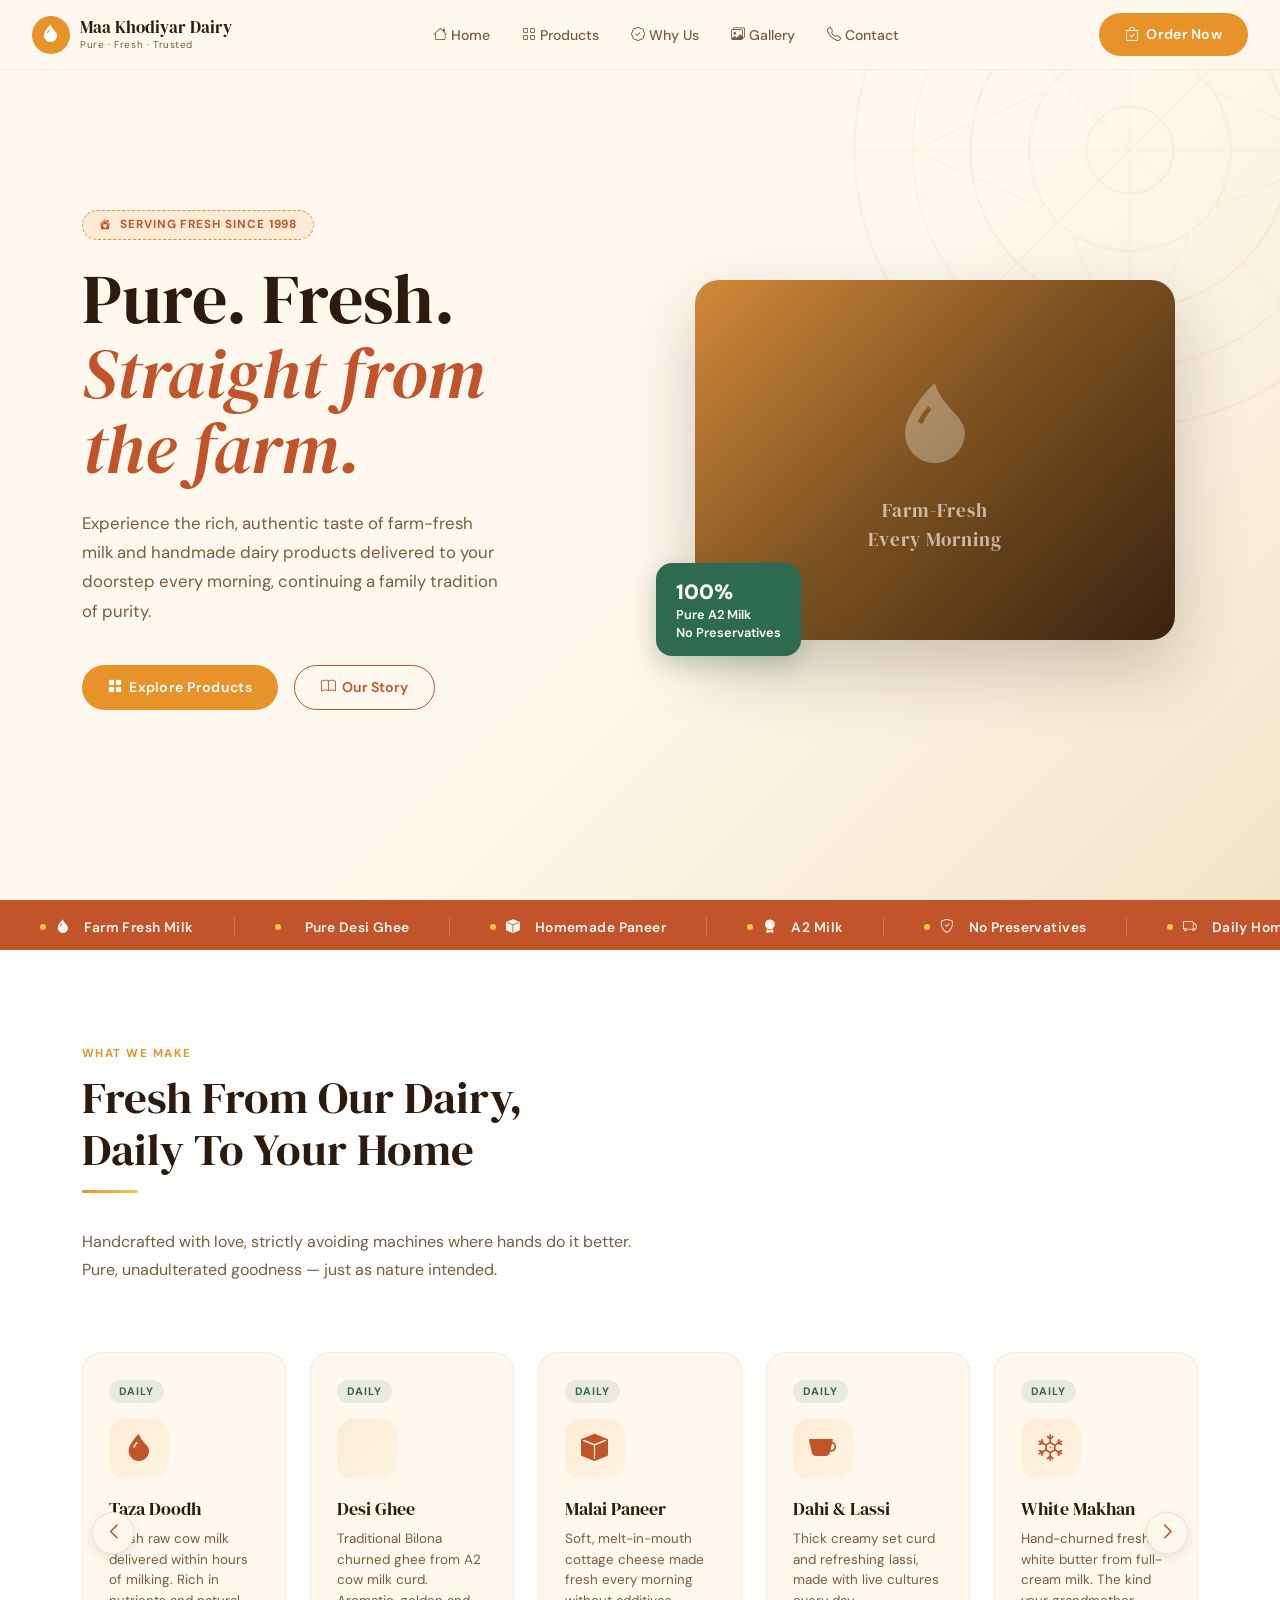
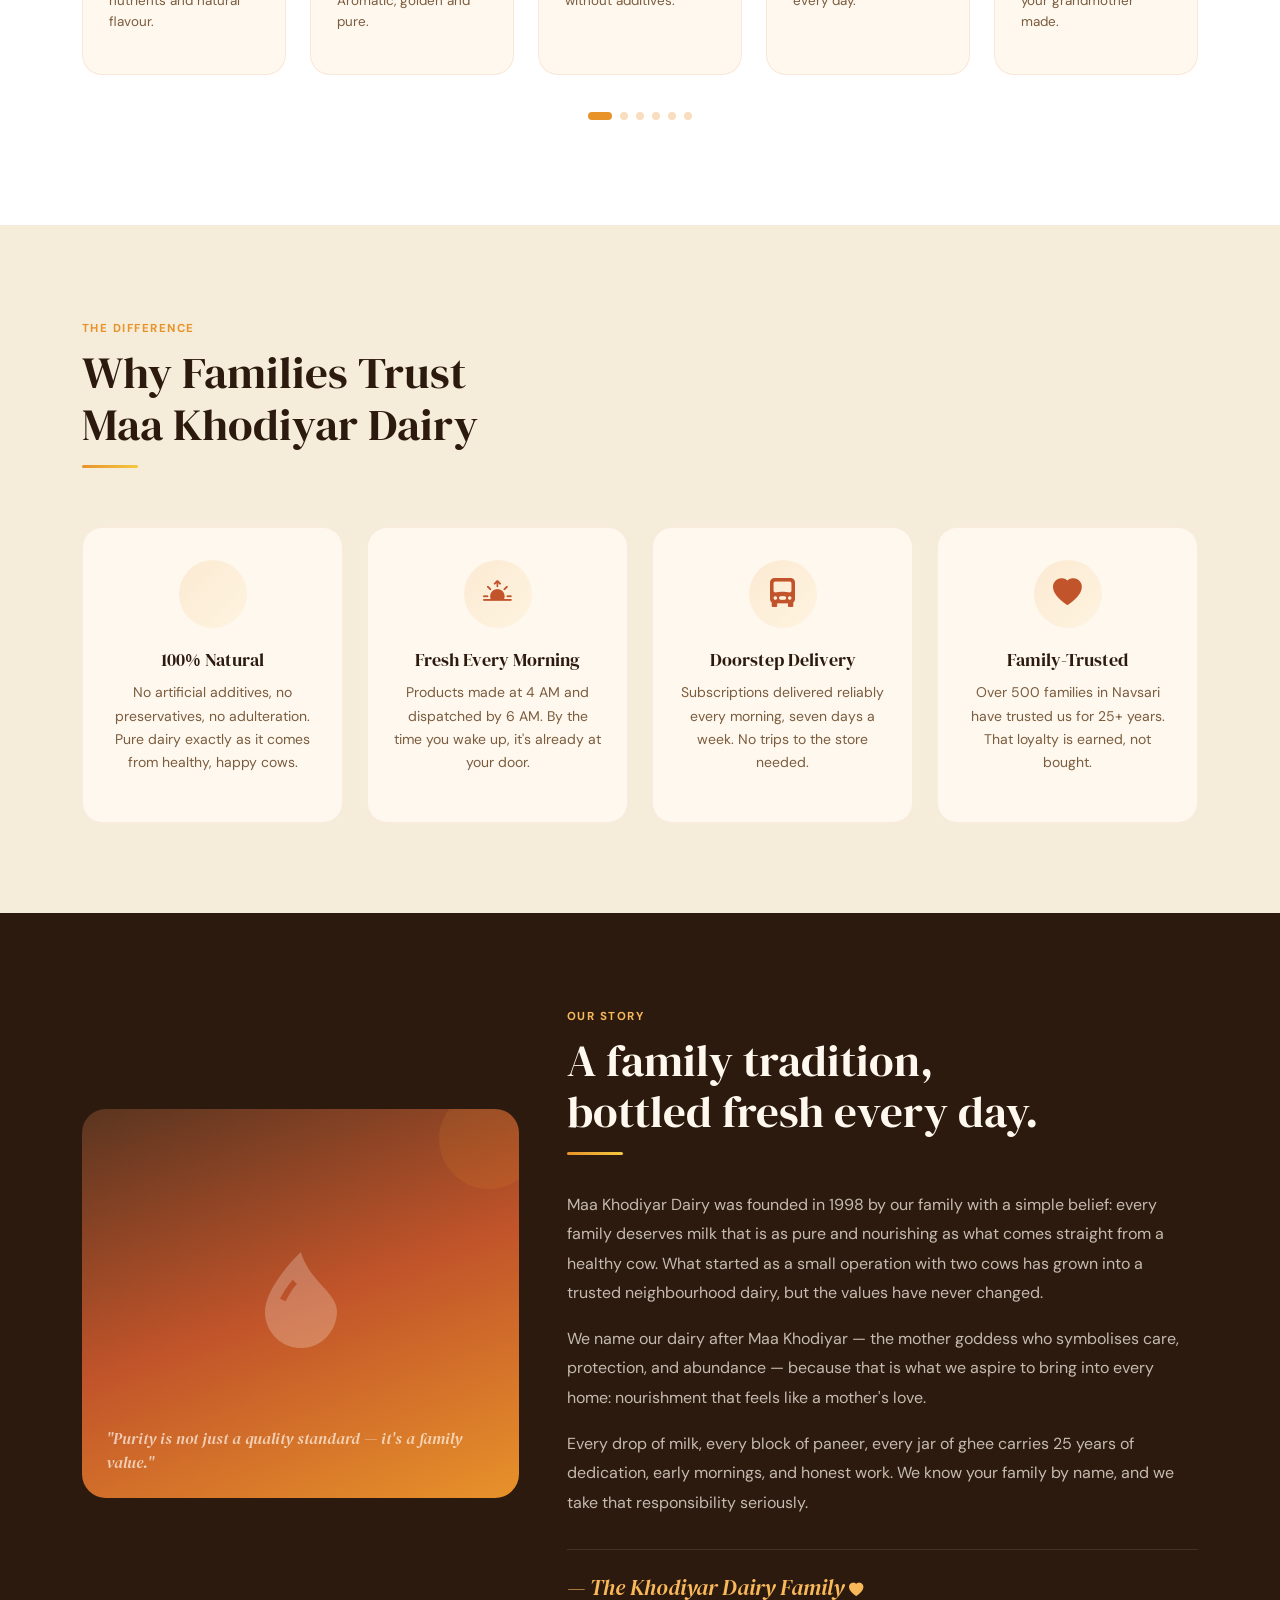
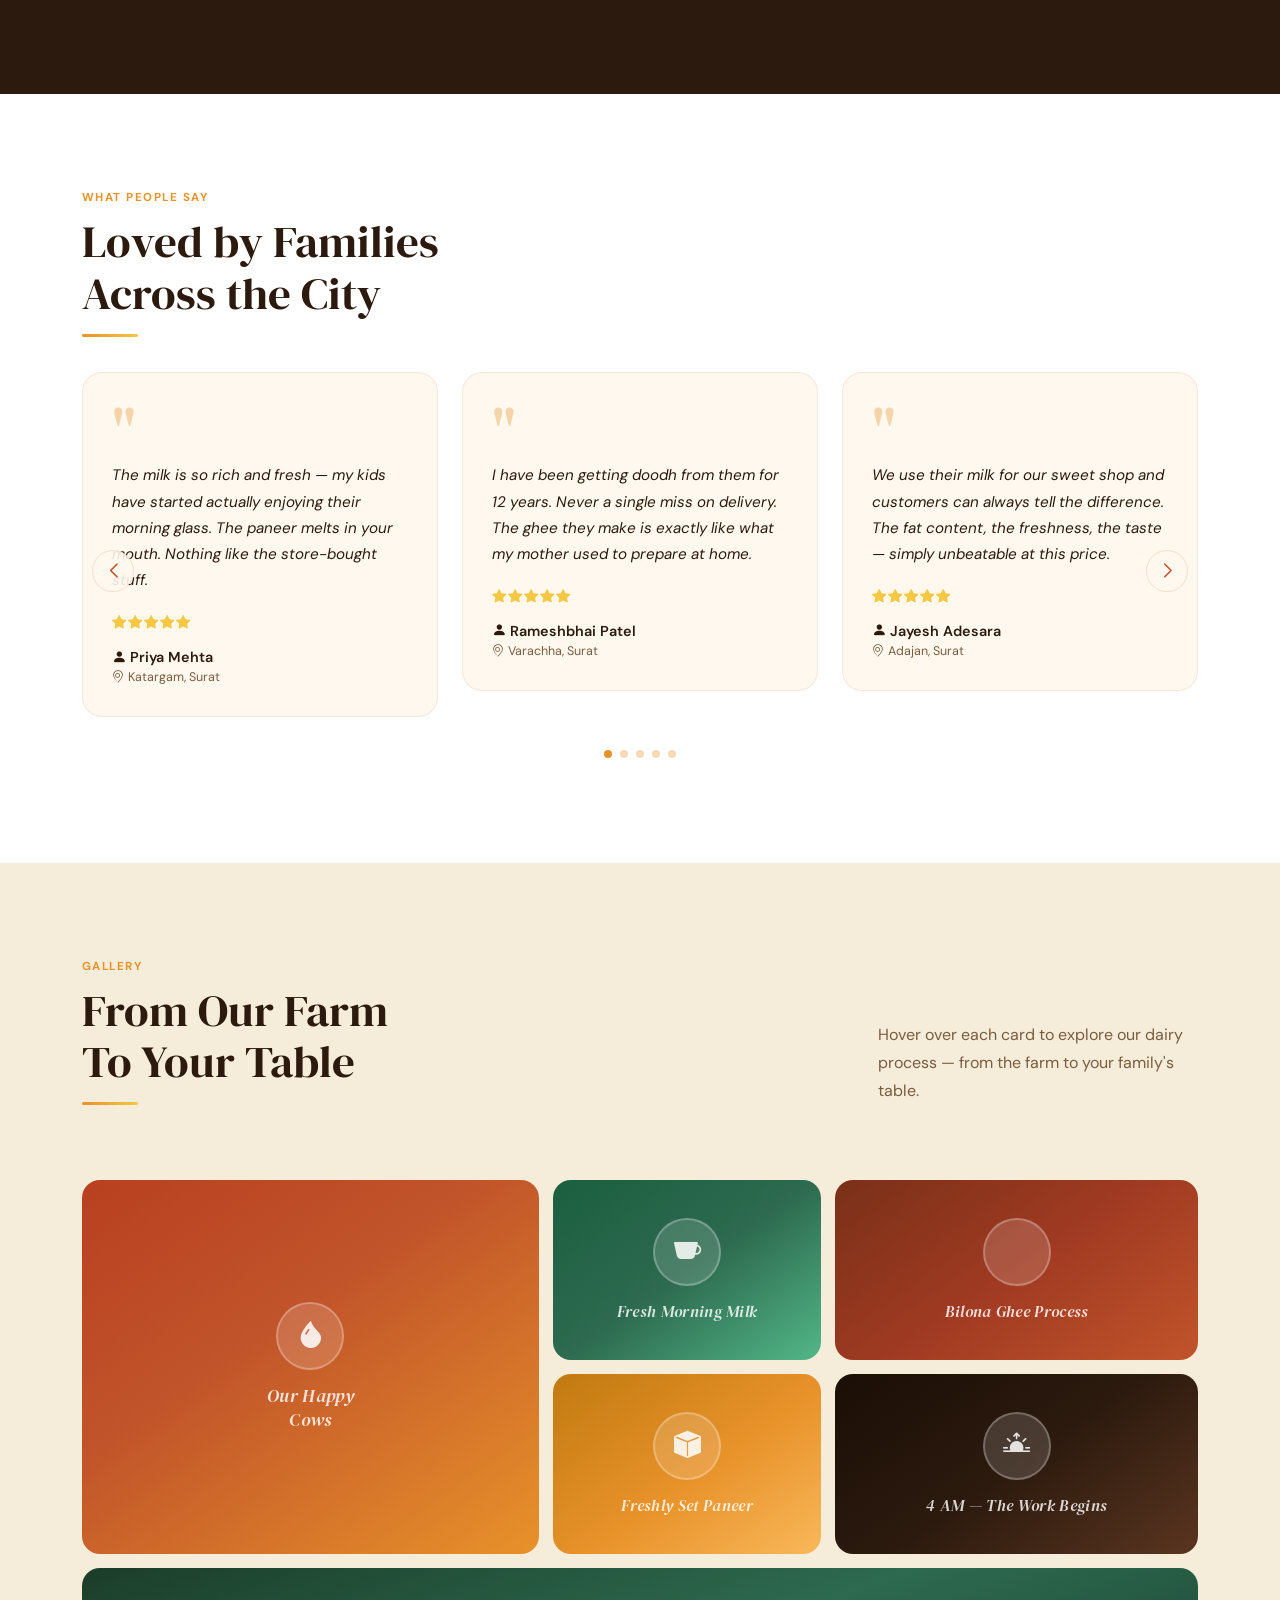
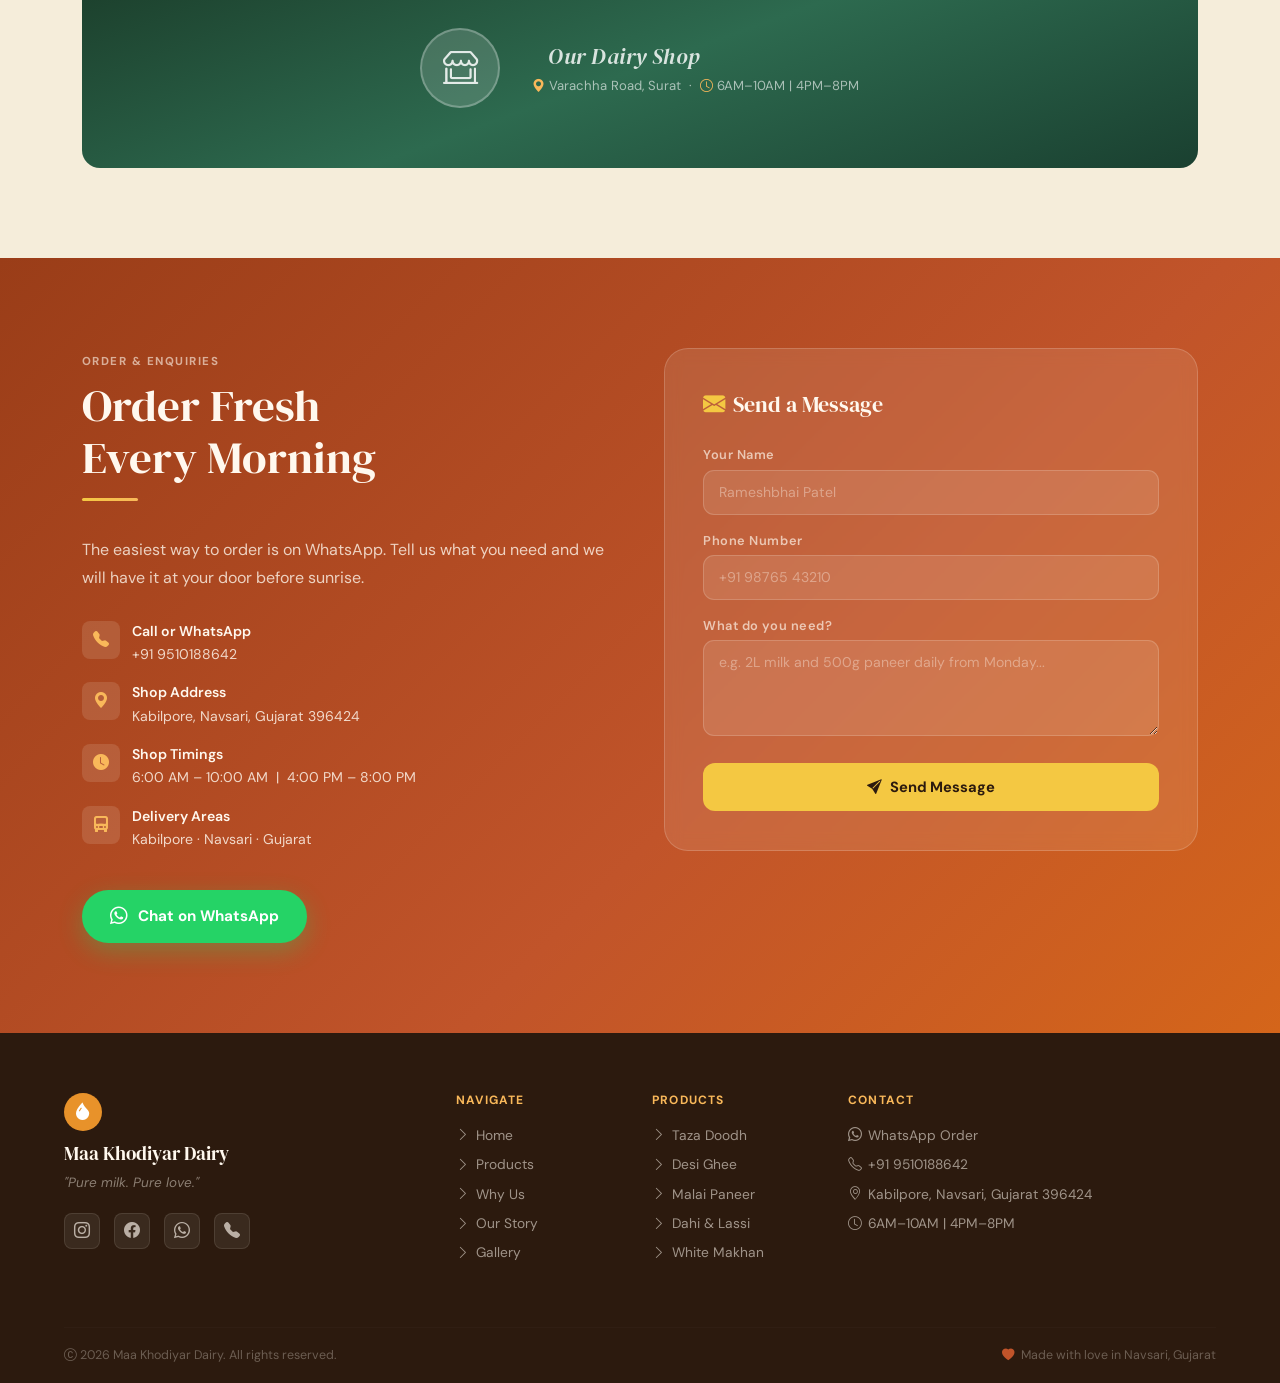
==== index.html @ 552a0306 "second" ====
<!DOCTYPE html>
<html lang="en">

<head>
    <meta charset="UTF-8">
    <meta name="viewport" content="width=device-width, initial-scale=1.0">
    <title>Maa Khodiyar Dairy – Pure. Fresh. From the Farm.</title>

    <!-- ===== CDN LINKS ===== -->
    <!-- Google Fonts: DM Serif Display + DM Sans -->
    <link rel="preconnect" href="https://fonts.googleapis.com">
    <link rel="preconnect" href="https://fonts.gstatic.com" crossorigin>
    <link
        href="https://fonts.googleapis.com/css2?family=DM+Serif+Display:ital@0;1&family=DM+Sans:opsz,wght@9..40,300;9..40,400;9..40,500;9..40,600;9..40,700&display=swap"
        rel="stylesheet">

    <!-- Bootstrap 5.3 CSS -->
    <link href="https://cdn.jsdelivr.net/npm/bootstrap@5.3.3/dist/css/bootstrap.min.css" rel="stylesheet">

    <!-- Bootstrap Icons 1.11 -->
    <link href="https://cdn.jsdelivr.net/npm/bootstrap-icons@1.11.3/font/bootstrap-icons.min.css" rel="stylesheet">

    <!-- Swiper 11 CSS -->
    <link href="https://cdn.jsdelivr.net/npm/swiper@11/swiper-bundle.min.css" rel="stylesheet">

    <!-- Animate.css 4 -->
    <link href="https://cdn.jsdelivr.net/npm/animate.css@4.1.1/animate.min.css" rel="stylesheet">

    <link rel="stylesheet" href="/style.css">
</head>

<body>

    <!-- ===== NAVBAR ===== -->
    <nav id="navbar">
        <a href="#hero" class="nav-logo">
            <div class="nav-logo-icon">
                <i class="bi bi-droplet-fill"></i>
            </div>
            <div class="nav-logo-text">
                Maa Khodiyar Dairy
                <small>Pure · Fresh · Trusted</small>
            </div>
        </a>

        <ul class="nav-links nav-desktop">
            <li><a href="#hero"><i class="bi bi-house me-1"></i>Home</a></li>
            <li><a href="#products"><i class="bi bi-grid me-1"></i>Products</a></li>
            <li><a href="#why"><i class="bi bi-patch-check me-1"></i>Why Us</a></li>
            <li><a href="#gallery"><i class="bi bi-images me-1"></i>Gallery</a></li>
            <li><a href="#contact"><i class="bi bi-telephone me-1"></i>Contact</a></li>
        </ul>

        <div class="d-flex align-items-center gap-3">
            <a href="https://wa.me/919999999999" class="btn-saffron nav-desktop">
                <i class="bi bi-bag-check"></i> Order Now
            </a>
            <button class="navbar-toggler nav-toggler" id="hamburger" aria-label="Toggle menu">
                <i class="bi bi-list" id="ham-icon"></i>
            </button>
        </div>
    </nav>

    <div class="mobile-nav" id="mobileNav">
        <a href="#hero"><i class="bi bi-house"></i> Home</a>
        <a href="#products"><i class="bi bi-grid"></i> Products</a>
        <a href="#why"><i class="bi bi-patch-check"></i> Why Us</a>
        <a href="#gallery"><i class="bi bi-images"></i> Gallery</a>
        <a href="#contact"><i class="bi bi-telephone"></i> Contact</a>
        <a href="https://wa.me/919999999999" class="btn-saffron mt-1" style="width:fit-content">
            <i class="bi bi-whatsapp"></i> Order on WhatsApp
        </a>
    </div>

    <!-- ===== HERO ===== -->
    <section id="hero">
        <svg class="hero-mandala" viewBox="0 0 400 400" xmlns="http://www.w3.org/2000/svg">
            <circle cx="200" cy="200" r="190" fill="none" stroke="#C1542A" stroke-width="1.5" />
            <circle cx="200" cy="200" r="150" fill="none" stroke="#C1542A" stroke-width="1" />
            <circle cx="200" cy="200" r="110" fill="none" stroke="#C1542A" stroke-width="1.5" />
            <circle cx="200" cy="200" r="70" fill="none" stroke="#C1542A" stroke-width="1" />
            <circle cx="200" cy="200" r="30" fill="none" stroke="#C1542A" stroke-width="1.5" />
            <line x1="200" y1="10" x2="200" y2="390" stroke="#C1542A" stroke-width="0.8" />
            <line x1="10" y1="200" x2="390" y2="200" stroke="#C1542A" stroke-width="0.8" />
            <line x1="65" y1="65" x2="335" y2="335" stroke="#C1542A" stroke-width="0.8" />
            <line x1="335" y1="65" x2="65" y2="335" stroke="#C1542A" stroke-width="0.8" />
            <polygon points="200,50 240,140 200,130 160,140" fill="none" stroke="#C1542A" stroke-width="0.8" />
            <polygon points="200,350 240,260 200,270 160,260" fill="none" stroke="#C1542A" stroke-width="0.8" />
            <polygon points="50,200 140,240 130,200 140,160" fill="none" stroke="#C1542A" stroke-width="0.8" />
            <polygon points="350,200 260,240 270,200 260,160" fill="none" stroke="#C1542A" stroke-width="0.8" />
        </svg>
        <div class="container">
            <div class="hero-content animate__animated animate__fadeInLeft">
                <div class="hero-stamp">
                    <i class="bi bi-house-heart-fill"></i> Serving Fresh Since 1998
                </div>
                <h1 class="hero-title">
                    Pure. Fresh.
                    <em>Straight from<br>the farm.</em>
                </h1>
                <p class="hero-sub">Experience the rich, authentic taste of farm-fresh milk and handmade dairy products
                    delivered to your doorstep every morning, continuing a family tradition of purity.</p>
                <div class="d-flex gap-3 flex-wrap">
                    <a href="#products" class="btn-saffron">
                        <i class="bi bi-grid-fill"></i> Explore Products
                    </a>
                    <a href="#story" class="btn-ghost">
                        <i class="bi bi-book"></i> Our Story
                    </a>
                </div>
            </div>

            <div class="hero-visual animate__animated animate__fadeInRight">
                <div class="hero-img-card">
                    <div class="hero-img-inner">
                        <i class="bi bi-droplet-fill hero-img-icon"></i>
                        <div class="hero-img-label">Farm-Fresh<br>Every Morning</div>
                    </div>
                </div>
                <div class="hero-float-badge">
                    <strong>100%</strong>
                    Pure A2 Milk<br>No Preservatives
                </div>
            </div>
        </div>

    </section>

    <!-- ===== MARQUEE ===== -->
    <div class="marquee-strip">
        <div class="marquee-inner">
            <div class="marquee-item"><span class="marquee-dot"></span><i class="bi bi-droplet-fill me-1"></i>Farm Fresh
                Milk</div>
            <div class="marquee-item"><span class="marquee-dot"></span><i class="bi bi-jar-fill me-1"></i>Pure Desi Ghee
            </div>
            <div class="marquee-item"><span class="marquee-dot"></span><i class="bi bi-box-fill me-1"></i>Homemade
                Paneer</div>
            <div class="marquee-item"><span class="marquee-dot"></span><i class="bi bi-award-fill me-1"></i>A2 Milk
            </div>
            <div class="marquee-item"><span class="marquee-dot"></span><i class="bi bi-shield-check me-1"></i>No
                Preservatives</div>
            <div class="marquee-item"><span class="marquee-dot"></span><i class="bi bi-truck me-1"></i>Daily Home
                Delivery</div>
            <div class="marquee-item"><span class="marquee-dot"></span><i class="bi bi-cup-fill me-1"></i>Fresh Dahi
                &amp; Lassi</div>
            <div class="marquee-item"><span class="marquee-dot"></span><i class="bi bi-stars me-1"></i>Pure White Butter
            </div>
            <div class="marquee-item"><span class="marquee-dot"></span><i class="bi bi-droplet-fill me-1"></i>Farm Fresh
                Milk</div>
            <div class="marquee-item"><span class="marquee-dot"></span><i class="bi bi-jar-fill me-1"></i>Pure Desi Ghee
            </div>
            <div class="marquee-item"><span class="marquee-dot"></span><i class="bi bi-box-fill me-1"></i>Homemade
                Paneer</div>
            <div class="marquee-item"><span class="marquee-dot"></span><i class="bi bi-award-fill me-1"></i>A2 Milk
            </div>
            <div class="marquee-item"><span class="marquee-dot"></span><i class="bi bi-shield-check me-1"></i>No
                Preservatives</div>
            <div class="marquee-item"><span class="marquee-dot"></span><i class="bi bi-truck me-1"></i>Daily Home
                Delivery</div>
            <div class="marquee-item"><span class="marquee-dot"></span><i class="bi bi-cup-fill me-1"></i>Fresh Dahi
                &amp; Lassi</div>
            <div class="marquee-item"><span class="marquee-dot"></span><i class="bi bi-stars me-1"></i>Pure White Butter
            </div>
        </div>
    </div>

    <!-- ===== PRODUCTS ===== -->
    <section id="products">
        <div class="container">
            <div class="section-label">What We Make</div>
            <h2 class="section-title">Fresh From Our Dairy,<br>Daily To Your Home</h2>
            <div class="divider-line"></div>
            <p class="section-sub mb-5">Handcrafted with love, strictly avoiding machines where hands do it better.
                Pure,
                unadulterated goodness — just as nature intended.</p>

            <!-- Swiper -->
            <div class="swiper swiper-products">
                <div class="swiper-wrapper">

                    <div class="swiper-slide">
                        <div class="product-card">
                            <div class="product-tag">Daily</div>
                            <div class="product-icon-wrap"><i class="bi bi-droplet-fill"></i></div>
                            <div class="product-name">Taza Doodh</div>
                            <p class="product-desc">Fresh raw cow milk delivered within hours of milking. Rich in
                                nutrients
                                and
                                natural flavour.</p>
                        </div>
                    </div>

                    <div class="swiper-slide">
                        <div class="product-card">
                            <div class="product-tag">Daily</div>
                            <div class="product-icon-wrap"><i class="bi bi-jar-fill"></i></div>
                            <div class="product-name">Desi Ghee</div>
                            <p class="product-desc">Traditional Bilona churned ghee from A2 cow milk curd. Aromatic,
                                golden
                                and
                                pure.</p>
                        </div>
                    </div>

                    <div class="swiper-slide">
                        <div class="product-card">
                            <div class="product-tag">Daily</div>
                            <div class="product-icon-wrap"><i class="bi bi-box-fill"></i></div>
                            <div class="product-name">Malai Paneer</div>
                            <p class="product-desc">Soft, melt-in-mouth cottage cheese made fresh every morning without
                                additives.</p>
                        </div>
                    </div>

                    <div class="swiper-slide">
                        <div class="product-card">
                            <div class="product-tag">Daily</div>
                            <div class="product-icon-wrap"><i class="bi bi-cup-fill"></i></div>
                            <div class="product-name">Dahi &amp; Lassi</div>
                            <p class="product-desc">Thick creamy set curd and refreshing lassi, made with live cultures
                                every
                                day.</p>
                        </div>
                    </div>

                    <div class="swiper-slide">
                        <div class="product-card">
                            <div class="product-tag">Daily</div>
                            <div class="product-icon-wrap"><i class="bi bi-snow3"></i></div>
                            <div class="product-name">White Makhan</div>
                            <p class="product-desc">Hand-churned fresh white butter from full-cream milk. The kind your
                                grandmother made.</p>
                        </div>
                    </div>

                    <div class="swiper-slide">
                        <div class="product-card">
                            <div class="product-tag">Seasonal</div>
                            <div class="product-icon-wrap"><i class="bi bi-stars"></i></div>
                            <div class="product-name">Shrikhand &amp; Rabdi</div>
                            <p class="product-desc">Festive sweets from hung curd and thickened milk, available during
                                celebrations.</p>
                        </div>
                    </div>

                </div>
                <div class="swiper-pagination"></div>
                <div class="swiper-button-next"></div>
                <div class="swiper-button-prev"></div>
            </div>
        </div>
    </section>

    <!-- ===== WHY US ===== -->
    <section id="why">
        <div class="container">
            <div class="section-label">The Difference</div>
            <h2 class="section-title">Why Families Trust<br>Maa Khodiyar Dairy</h2>
            <div class="divider-line"></div>
            <div class="row g-4 mt-1">
                <div class="col-6 col-lg-3 reveal">
                    <div class="why-card">
                        <div class="why-icon"><i class="bi bi-leaf-fill"></i></div>
                        <div class="why-title">100% Natural</div>
                        <p class="why-desc">No artificial additives, no preservatives, no adulteration. Pure dairy
                            exactly
                            as it comes from healthy, happy cows.</p>
                    </div>
                </div>
                <div class="col-6 col-lg-3 reveal">
                    <div class="why-card">
                        <div class="why-icon"><i class="bi bi-sunrise-fill"></i></div>
                        <div class="why-title">Fresh Every Morning</div>
                        <p class="why-desc">Products made at 4 AM and dispatched by 6 AM. By the time you wake up, it's
                            already at your door.</p>
                    </div>
                </div>
                <div class="col-6 col-lg-3 reveal">
                    <div class="why-card">
                        <div class="why-icon"><i class="bi bi-truck-front-fill"></i></div>
                        <div class="why-title">Doorstep Delivery</div>
                        <p class="why-desc">Subscriptions delivered reliably every morning, seven days a week. No trips
                            to
                            the store needed.</p>
                    </div>
                </div>
                <div class="col-6 col-lg-3 reveal">
                    <div class="why-card">
                        <div class="why-icon"><i class="bi bi-heart-fill"></i></div>
                        <div class="why-title">Family-Trusted</div>
                        <p class="why-desc">Over 500 families in Navsari have trusted us for 25+ years. That loyalty is
                            earned, not bought.</p>
                    </div>
                </div>
            </div>
        </div>

    </section>

    <!-- ===== STORY ===== -->
    <section id="story">
        <div class="container">
            <div class="row align-items-center g-5">
                <div class="col-lg-5 reveal">
                    <div class="story-img" style="position:relative;">
                        <i class="bi bi-droplet-fill" style="font-size:6rem;"></i>
                        <div class="story-img-caption">"Purity is not just a quality standard — it's a family value."
                        </div>
                        <div class="story-accent"></div>
                    </div>
                </div>
                <div class="col-lg-7 story-content reveal">
                    <div class="section-label">Our Story</div>
                    <h2 class="section-title">A family tradition,<br>bottled fresh every day.</h2>
                    <div class="divider-line" style="background: linear-gradient(90deg,var(--saffron),var(--gold));">
                    </div>
                    <p>Maa Khodiyar Dairy was founded in 1998 by our family with a simple belief: every family deserves
                        milk
                        that is as pure and nourishing as what comes straight from a healthy cow. What started as a
                        small
                        operation with two cows has grown into a trusted neighbourhood dairy, but the values have never
                        changed.</p>
                    <p>We name our dairy after Maa Khodiyar — the mother goddess who symbolises care, protection, and
                        abundance — because that is what we aspire to bring into every home: nourishment that feels like
                        a
                        mother's love.</p>
                    <p>Every drop of milk, every block of paneer, every jar of ghee carries 25 years of dedication,
                        early
                        mornings, and honest work. We know your family by name, and we take that responsibility
                        seriously.
                    </p>
                    <div class="story-sig">— The Khodiyar Dairy Family <i class="bi bi-heart-fill"
                            style="color:var(--saffron-light);font-size:0.9rem;"></i></div>
                </div>
            </div>
        </div>

    </section>

    <!-- ===== TESTIMONIALS (Swiper) ===== -->
    <section id="testimonials">
        <div class="container">
            <div class="section-label">What People Say</div>
            <h2 class="section-title">Loved by Families<br>Across the City</h2>
            <div class="divider-line"></div>

            <div class="swiper swiper-testi mt-4">
                <div class="swiper-wrapper">

                    <div class="swiper-slide">
                        <div class="testi-card">
                            <div class="testi-quote-mark">"</div>
                            <p class="testi-text">The milk is so rich and fresh — my kids have started actually enjoying
                                their morning glass. The paneer melts in your mouth. Nothing like the store-bought
                                stuff.
                            </p>
                            <div class="testi-stars">
                                <i class="bi bi-star-fill"></i><i class="bi bi-star-fill"></i><i
                                    class="bi bi-star-fill"></i><i class="bi bi-star-fill"></i><i
                                    class="bi bi-star-fill"></i>
                            </div>
                            <div class="testi-author"><i class="bi bi-person-fill me-1"></i>Priya Mehta</div>
                            <div class="testi-location"><i class="bi bi-geo-alt me-1"></i>Katargam, Surat</div>
                        </div>
                    </div>

                    <div class="swiper-slide">
                        <div class="testi-card">
                            <div class="testi-quote-mark">"</div>
                            <p class="testi-text">I have been getting doodh from them for 12 years. Never a single miss
                                on
                                delivery. The ghee they make is exactly like what my mother used to prepare at home.</p>
                            <div class="testi-stars">
                                <i class="bi bi-star-fill"></i><i class="bi bi-star-fill"></i><i
                                    class="bi bi-star-fill"></i><i class="bi bi-star-fill"></i><i
                                    class="bi bi-star-fill"></i>
                            </div>
                            <div class="testi-author"><i class="bi bi-person-fill me-1"></i>Rameshbhai Patel</div>
                            <div class="testi-location"><i class="bi bi-geo-alt me-1"></i>Varachha, Surat</div>
                        </div>
                    </div>

                    <div class="swiper-slide">
                        <div class="testi-card">
                            <div class="testi-quote-mark">"</div>
                            <p class="testi-text">We use their milk for our sweet shop and customers can always tell the
                                difference. The fat content, the freshness, the taste — simply unbeatable at this price.
                            </p>
                            <div class="testi-stars">
                                <i class="bi bi-star-fill"></i><i class="bi bi-star-fill"></i><i
                                    class="bi bi-star-fill"></i><i class="bi bi-star-fill"></i><i
                                    class="bi bi-star-fill"></i>
                            </div>
                            <div class="testi-author"><i class="bi bi-person-fill me-1"></i>Jayesh Adesara</div>
                            <div class="testi-location"><i class="bi bi-geo-alt me-1"></i>Adajan, Surat</div>
                        </div>
                    </div>

                    <div class="swiper-slide">
                        <div class="testi-card">
                            <div class="testi-quote-mark">"</div>
                            <p class="testi-text">Best dahi in all of Surat — no doubt. Thick like malai, sour just
                                enough.
                                My family refuses to eat curd from anywhere else now. Truly blessed to have them nearby.
                            </p>
                            <div class="testi-stars">
                                <i class="bi bi-star-fill"></i><i class="bi bi-star-fill"></i><i
                                    class="bi bi-star-fill"></i><i class="bi bi-star-fill"></i><i
                                    class="bi bi-star-fill"></i>
                            </div>
                            <div class="testi-author"><i class="bi bi-person-fill me-1"></i>Komal Desai</div>
                            <div class="testi-location"><i class="bi bi-geo-alt me-1"></i>Citylight, Surat</div>
                        </div>
                    </div>

                    <div class="swiper-slide">
                        <div class="testi-card">
                            <div class="testi-quote-mark">"</div>
                            <p class="testi-text">Their ghee has changed everything in my kitchen. You can smell the
                                difference when it hits the pan. Pure, rich, golden — exactly how it should be. Highly
                                recommended.</p>
                            <div class="testi-stars">
                                <i class="bi bi-star-fill"></i><i class="bi bi-star-fill"></i><i
                                    class="bi bi-star-fill"></i><i class="bi bi-star-fill"></i><i
                                    class="bi bi-star-half"></i>
                            </div>
                            <div class="testi-author"><i class="bi bi-person-fill me-1"></i>Naresh Shah</div>
                            <div class="testi-location"><i class="bi bi-geo-alt me-1"></i>Piplod, Surat</div>
                        </div>
                    </div>

                </div>
                <div class="swiper-pagination"></div>
                <div class="swiper-button-next"></div>
                <div class="swiper-button-prev"></div>
            </div>
        </div>

    </section>

    <!-- ===== GALLERY ===== -->
    <section id="gallery">
        <div class="container">
            <div class="d-flex align-items-end justify-content-between flex-wrap gap-3">
                <div>
                    <div class="section-label">Gallery</div>
                    <h2 class="section-title">From Our Farm<br>To Your Table</h2>
                    <div class="divider-line"></div>
                </div>
                <p class="section-sub" style="max-width:320px; margin-bottom: 2.2rem;">Hover over each card to explore
                    our
                    dairy process — from the farm to your family's table.</p>
            </div>

            <div class="gallery-grid">

                <!-- 1: Tall left — cows -->
                <div class="gallery-item gi-1">
                    <div class="gallery-inner g1">
                        <div class="gallery-icon-wrap">
                            <i class="bi bi-droplet-fill"></i>
                        </div>
                        <div class="gallery-caption">Our Happy<br>Cows</div>
                    </div>
                    <div class="gallery-overlay">
                        <div class="gallery-tag"><i class="bi bi-camera me-1"></i>Farm</div>
                        <div class="gallery-label">
                            Our Happy Cows
                            <small>Healthy cows, pure milk — always</small>
                        </div>
                    </div>
                </div>

                <!-- 2: Top mid — milk -->
                <div class="gallery-item gi-2">
                    <div class="gallery-inner g2">
                        <div class="gallery-icon-wrap">
                            <i class="bi bi-cup-fill"></i>
                        </div>
                        <div class="gallery-caption">Fresh Morning Milk</div>
                    </div>
                    <div class="gallery-overlay">
                        <div class="gallery-tag"><i class="bi bi-camera me-1"></i>Dairy</div>
                        <div class="gallery-label">
                            Fresh Morning Milk
                            <small>Delivered within hours of milking</small>
                        </div>
                    </div>
                </div>

                <!-- 3: Top right — ghee -->
                <div class="gallery-item gi-3">
                    <div class="gallery-inner g3">
                        <div class="gallery-icon-wrap">
                            <i class="bi bi-jar-fill"></i>
                        </div>
                        <div class="gallery-caption">Bilona Ghee Process</div>
                    </div>
                    <div class="gallery-overlay">
                        <div class="gallery-tag"><i class="bi bi-camera me-1"></i>Process</div>
                        <div class="gallery-label">
                            Bilona Ghee
                            <small>Traditional hand-churned method</small>
                        </div>
                    </div>
                </div>

                <!-- 4: Mid center — paneer -->
                <div class="gallery-item gi-4">
                    <div class="gallery-inner g4">
                        <div class="gallery-icon-wrap">
                            <i class="bi bi-box-fill"></i>
                        </div>
                        <div class="gallery-caption">Freshly Set Paneer</div>
                    </div>
                    <div class="gallery-overlay">
                        <div class="gallery-tag"><i class="bi bi-camera me-1"></i>Product</div>
                        <div class="gallery-label">
                            Malai Paneer
                            <small>Made fresh each morning</small>
                        </div>
                    </div>
                </div>

                <!-- 5: Mid right — 4am -->
                <div class="gallery-item gi-5">
                    <div class="gallery-inner g5">
                        <div class="gallery-icon-wrap">
                            <i class="bi bi-sunrise-fill"></i>
                        </div>
                        <div class="gallery-caption">4 AM — The Work Begins</div>
                    </div>
                    <div class="gallery-overlay">
                        <div class="gallery-tag"><i class="bi bi-camera me-1"></i>Behind the Scenes</div>
                        <div class="gallery-label">
                            Before Sunrise
                            <small>Every single day, without exception</small>
                        </div>
                    </div>
                </div>

                <!-- 6: Full-width bottom — shop -->
                <div class="gallery-item gi-6">
                    <div class="gallery-inner g6" style="flex-direction:row; justify-content:center; gap:2rem;">
                        <div class="gallery-icon-wrap" style="width:80px;height:80px;font-size:2.2rem;">
                            <i class="bi bi-shop-window"></i>
                        </div>
                        <div>
                            <div class="gallery-caption" style="text-align:left; font-size:1.4rem;">Our Dairy Shop</div>
                            <div
                                style="font-family:'DM Sans',sans-serif; font-size:0.82rem; color:rgba(255,255,255,0.6); margin-top:4px;">
                                <i class="bi bi-geo-alt-fill me-1" style="color:var(--saffron-light);"></i>Varachha
                                Road,
                                Surat &nbsp;·&nbsp;
                                <i class="bi bi-clock me-1" style="color:var(--saffron-light);"></i>6AM–10AM | 4PM–8PM
                            </div>
                        </div>
                    </div>
                    <div class="gallery-overlay">
                        <div class="gallery-tag"><i class="bi bi-camera me-1"></i>Our Shop</div>
                        <div class="gallery-label">
                            Visit Us in Surat
                            <small>Near Khodiyar Mata Mandir, Varachha Road</small>
                        </div>
                    </div>
                </div>

            </div>
        </div>

    </section>

    <!-- ===== CONTACT ===== -->
    <section id="contact">
        <div class="container">
            <div class="row g-5">
                <div class="col-lg-6 contact-info reveal">
                    <div class="section-label">Order &amp; Enquiries</div>
                    <h2 class="section-title" style="color:var(--cream);">Order Fresh<br>Every Morning</h2>
                    <div class="divider-line"
                        style="background: linear-gradient(90deg,var(--gold),var(--saffron-light));">
                    </div>
                    <p>The easiest way to order is on WhatsApp. Tell us what you need and we will have it at your door
                        before sunrise.</p>

                    <div class="contact-detail">
                        <div class="contact-icon"><i class="bi bi-telephone-fill"></i></div>
                        <div class="contact-detail-text">
                            <strong>Call or WhatsApp</strong>
                            +91 9510188642
                        </div>
                    </div>

                    <div class="contact-detail">
                        <div class="contact-icon"><i class="bi bi-geo-alt-fill"></i></div>
                        <div class="contact-detail-text">
                            <strong>Shop Address</strong>
                            Kabilpore, Navsari, Gujarat 396424
                        </div>
                    </div>

                    <div class="contact-detail">
                        <div class="contact-icon"><i class="bi bi-clock-fill"></i></div>
                        <div class="contact-detail-text">
                            <strong>Shop Timings</strong>
                            6:00 AM – 10:00 AM &nbsp;|&nbsp; 4:00 PM – 8:00 PM
                        </div>
                    </div>

                    <div class="contact-detail">
                        <div class="contact-icon"><i class="bi bi-truck-front-fill"></i></div>
                        <div class="contact-detail-text">
                            <strong>Delivery Areas</strong>
                            Kabilpore · Navsari · Gujarat
                        </div>
                    </div>

                    <a href="https://wa.me/919510188642" class="whatsapp-btn">
                        <i class="bi bi-whatsapp" style="font-size:1.1rem;"></i> Chat on WhatsApp
                    </a>
                </div>

                <div class="col-lg-6 reveal">
                    <div class="contact-form-wrap">
                        <div class="form-title"><i class="bi bi-envelope-fill me-2" style="color:var(--gold);"></i>Send
                            a
                            Message</div>
                        <label class="form-label-custom">Your Name</label>
                        <input type="text" class="form-ctrl" placeholder="Rameshbhai Patel">

                        <label class="form-label-custom">Phone Number</label>
                        <input type="tel" class="form-ctrl" placeholder="+91 98765 43210">

                        <label class="form-label-custom">What do you need?</label>
                        <textarea class="form-ctrl"
                            placeholder="e.g. 2L milk and 500g paneer daily from Monday..."></textarea>

                        <button class="btn-submit"
                            onclick="alert('Thank you! We will contact you soon on WhatsApp. 🙏')">
                            <i class="bi bi-send-fill"></i> Send Message
                        </button>
                    </div>
                </div>
            </div>
        </div>
    </section>

    <!-- ===== FOOTER ===== -->
    <footer>
        <div class="row g-4 pb-5">
            <div class="col-12 col-md-5 col-lg-4">
                <div class="d-flex align-items-center gap-2">
                    <div class="nav-logo-icon"><i class="bi bi-droplet-fill"></i></div>
                </div>

                <div class="footer-brand-name mt-2">Maa Khodiyar Dairy</div>
                <div class="footer-tagline">"Pure milk. Pure love."</div>

                <div class="d-flex gap-2 mt-1">
                    <a href="#" class="social-btn" title="Instagram"><i class="bi bi-instagram"></i></a>
                    <a href="#" class="social-btn" title="Facebook"><i class="bi bi-facebook"></i></a>

                    <a href="https://wa.me/919510188642" class="social-btn" title="WhatsApp">
                        <i class="bi bi-whatsapp"></i>
                    </a>

                    <a href="tel:+919510188642" class="social-btn" title="Call">
                        <i class="bi bi-telephone-fill"></i>
                    </a>
                </div>
            </div>

            <div class="col-6 col-md-2 col-lg-2 footer-col">
                <h4>Navigate</h4>
                <ul>
                    <li><a href="#hero"><i class="bi bi-chevron-right"></i>Home</a></li>
                    <li><a href="#products"><i class="bi bi-chevron-right"></i>Products</a></li>
                    <li><a href="#why"><i class="bi bi-chevron-right"></i>Why Us</a></li>
                    <li><a href="#story"><i class="bi bi-chevron-right"></i>Our Story</a></li>
                    <li><a href="#gallery"><i class="bi bi-chevron-right"></i>Gallery</a></li>
                </ul>
            </div>

            <div class="col-6 col-md-2 col-lg-2 footer-col">
                <h4>Products</h4>
                <ul>
                    <li><a href="#"><i class="bi bi-chevron-right"></i>Taza Doodh</a></li>
                    <li><a href="#"><i class="bi bi-chevron-right"></i>Desi Ghee</a></li>
                    <li><a href="#"><i class="bi bi-chevron-right"></i>Malai Paneer</a></li>
                    <li><a href="#"><i class="bi bi-chevron-right"></i>Dahi &amp; Lassi</a></li>
                    <li><a href="#"><i class="bi bi-chevron-right"></i>White Makhan</a></li>
                </ul>
            </div>

            <div class="col-12 col-md-3 col-lg-4 footer-col">
                <h4>Contact</h4>
                <ul>
                    <li>
                        <a href="https://wa.me/919510188642">
                            <i class="bi bi-whatsapp"></i>WhatsApp Order
                        </a>
                    </li>

                    <li>
                        <a href="tel:+919510188642">
                            <i class="bi bi-telephone"></i>+91 9510188642
                        </a>
                    </li>

                    <li>
                        <a href="#">
                            <i class="bi bi-geo-alt"></i>Kabilpore, Navsari, Gujarat 396424
                        </a>
                    </li>

                    <li>
                        <a href="#">
                            <i class="bi bi-clock"></i>6AM–10AM | 4PM–8PM
                        </a>
                    </li>
                </ul>
            </div>
        </div>

        <hr class="footer-divider">

        <div class="footer-bottom d-flex justify-content-between align-items-center flex-wrap gap-2">
            <span><i class="bi bi-c-circle me-1"></i>2026 Maa Khodiyar Dairy. All rights reserved.</span>

            <span>
                <i class="bi bi-heart-fill me-1" style="color:var(--terracotta);"></i>
                Made with love in Navsari, Gujarat
            </span>
        </div>
    </footer>

    <!-- ===== CDN SCRIPTS ===== -->
    <!-- Bootstrap 5.3 JS Bundle (includes Popper) -->
    <script src="https://cdn.jsdelivr.net/npm/bootstrap@5.3.3/dist/js/bootstrap.bundle.min.js"></script>

    <!-- Swiper 11 JS -->
    <script src="https://cdn.jsdelivr.net/npm/swiper@11/swiper-bundle.min.js"></script>
    <script src="/script.js"></script>

</body>

</html>
---- style.css ----
*,
        *::before,
        *::after {
            margin: 0;
            padding: 0;
            box-sizing: border-box;
        }

        :root {
            --cream: #FFF8EE;
            --cream-dark: #F5EDDA;
            --saffron: #E8922A;
            --saffron-light: #F9B85A;
            --terracotta: #C1542A;
            --terracotta-dark: #9A3D18;
            --green: #2D6A4F;
            --green-light: #52B788;
            --brown: #2C1A0E;
            --brown-mid: #5A3520;
            --gold: #F4C842;
            --text-main: #2C1A0E;
            --text-muted: #7A5C3E;
        }

        html {
            scroll-behavior: smooth;
        }

        body {
            font-family: 'DM Sans', sans-serif;
            background: var(--cream);
            color: var(--text-main);
            overflow-x: hidden;
        }

        /* ─── TYPOGRAPHY ─── */
        .serif {
            font-family: 'DM Serif Display', serif;
        }

        .section-label {
            display: inline-block;
            font-size: 0.72rem;
            font-weight: 700;
            letter-spacing: 0.13em;
            text-transform: uppercase;
            color: var(--saffron);
            margin-bottom: 0.6rem;
        }

        .section-title {
            font-family: 'DM Serif Display', serif;
            font-size: clamp(1.9rem, 3.5vw, 2.9rem);
            color: var(--brown);
            line-height: 1.15;
            margin-bottom: 0.8rem;
        }

        .section-sub {
            font-size: 1rem;
            color: var(--text-muted);
            line-height: 1.75;
            max-width: 560px;
        }

        .divider-line {
            width: 56px;
            height: 3px;
            background: linear-gradient(90deg, var(--saffron), var(--gold));
            border-radius: 3px;
            margin: 0.9rem 0 2.2rem;
        }

        /* ─── BUTTONS ─── */
        .btn-saffron {
            background: var(--saffron);
            color: #fff;
            border: none;
            padding: 11px 26px;
            border-radius: 50px;
            font-family: 'DM Sans', sans-serif;
            font-size: 0.88rem;
            font-weight: 600;
            letter-spacing: 0.02em;
            text-decoration: none;
            transition: background 0.22s, transform 0.15s;
            display: inline-flex;
            align-items: center;
            gap: 7px;
        }

        .btn-saffron:hover {
            background: var(--terracotta);
            color: #fff;
            transform: translateY(-1px);
        }

        .btn-ghost {
            padding: 11px 26px;
            border-radius: 50px;
            border: 1.5px solid var(--terracotta);
            color: var(--terracotta);
            font-family: 'DM Sans', sans-serif;
            font-size: 0.88rem;
            font-weight: 600;
            text-decoration: none;
            background: none;
            transition: all 0.22s;
            display: inline-flex;
            align-items: center;
            gap: 7px;
        }

        .btn-ghost:hover {
            background: var(--terracotta);
            color: #fff;
        }

        /* ─── NAVBAR ─── */
        #navbar {
            position: fixed;
            top: 0;
            left: 0;
            width: 100%;
            z-index: 1000;
            background: rgba(255, 248, 238, 0.96);
            backdrop-filter: blur(14px);
            border-bottom: 1px solid rgba(193, 84, 42, 0.1);
            padding: 0 2rem;
            height: 70px;
            display: flex;
            align-items: center;
            justify-content: space-between;
            transition: box-shadow 0.3s;
        }

        #navbar.scrolled {
            box-shadow: 0 4px 28px rgba(44, 26, 14, 0.08);
        }

        .nav-logo {
            display: flex;
            align-items: center;
            gap: 10px;
            text-decoration: none;
        }

        .nav-logo-icon {
            width: 38px;
            height: 38px;
            background: var(--saffron);
            border-radius: 50%;
            display: flex;
            align-items: center;
            justify-content: center;
            color: #fff;
            font-size: 1.1rem;
        }

        .nav-logo-text {
            font-family: 'DM Serif Display', serif;
            font-size: 1.05rem;
            color: var(--brown);
            line-height: 1.2;
        }

        .nav-logo-text small {
            display: block;
            font-family: 'DM Sans', sans-serif;
            font-size: 0.62rem;
            color: var(--text-muted);
            font-weight: 400;
            letter-spacing: 0.06em;
        }

        .nav-links {
            display: flex;
            align-items: center;
            gap: 2rem;
            list-style: none;
            margin: 0;
            padding: 0;
        }

        .nav-links a {
            text-decoration: none;
            color: var(--text-muted);
            font-size: 0.88rem;
            font-weight: 500;
            transition: color 0.2s;
        }

        .nav-links a:hover {
            color: var(--terracotta);
        }

        /* Bootstrap navbar toggler override */
        .navbar-toggler {
            border: none;
            padding: 4px 6px;
            background: none;
            color: var(--brown);
            font-size: 1.4rem;
            cursor: pointer;
        }

        .navbar-toggler:focus {
            box-shadow: none;
            outline: none;
        }

        .mobile-nav {
            display: none;
            position: fixed;
            top: 70px;
            left: 0;
            width: 100%;
            z-index: 999;
            background: var(--cream);
            border-bottom: 1px solid rgba(193, 84, 42, 0.12);
            padding: 1.4rem 2rem;
            flex-direction: column;
            gap: 1.1rem;
        }

        .mobile-nav.show {
            display: flex;
        }

        .mobile-nav a {
            text-decoration: none;
            color: var(--text-main);
            font-weight: 500;
            font-size: 0.95rem;
            display: flex;
            align-items: center;
            gap: 8px;
        }

        /* ─── HERO ─── */
        /* ===== FIXED HERO CSS - CENTERED VERTICALLY ===== */

#hero {
    min-height: 100vh;
    padding: 0;  /* Remove all padding - let the container handle it */
    display: flex;           /* Use flex on #hero to center the container */
    align-items: center;     /* Vertically center the .container */
    justify-content: center; /* Horizontally center */
    position: relative;
    overflow: hidden;
    background: linear-gradient(135deg, var(--cream) 55%, #F2E4C8 100%);
}

/* The .container inside #hero - now centered both ways */
#hero > .container {
    display: grid;
    grid-template-columns: 1fr 1fr;
    align-items: center;     /* Center items vertically within the grid */
    justify-items: center;   /* Center items horizontally */
    gap: 4rem;
    width: 100%;
    position: relative;
    z-index: 1;
    padding-top: 100px;      /* Space for the fixed navbar */
    padding-bottom: 80px;    /* Bottom breathing room */
}

.hero-content {
    justify-self: start;     /* Align text to the left */
    width: 100%;
}

.hero-visual {
    position: relative;
    justify-self: end;       /* Align visual to the right */
    width: 100%;
    display: flex;
    justify-content: center; /* Center the card within its grid cell */
}

.hero-mandala {
    position: absolute;
    right: -140px;
    top: -140px;
    width: 580px;
    height: 580px;
    opacity: 0.055;
    pointer-events: none;
    z-index: 0;
}

.hero-stamp {
    display: inline-flex;
    align-items: center;
    gap: 8px;
    background: rgba(232, 146, 42, 0.12);
    border: 1.5px dashed var(--saffron);
    border-radius: 50px;
    padding: 5px 16px;
    font-size: 0.73rem;
    font-weight: 700;
    color: var(--terracotta);
    letter-spacing: 0.08em;
    text-transform: uppercase;
    margin-bottom: 1.4rem;
    width: fit-content;
}

.hero-title {
    font-family: 'DM Serif Display', serif;
    font-size: clamp(3rem, 5.5vw, 5.4rem);
    line-height: 1.06;
    color: var(--brown);
}

.hero-title em {
    color: var(--terracotta);
    font-style: italic;
    display: block;
}

.hero-sub {
    font-size: 1.05rem;
    color: var(--text-muted);
    line-height: 1.75;
    max-width: 420px;
    margin: 1.4rem 0 2.4rem;
}

.hero-img-card {
    width: 100%;
    max-width: 480px;
    aspect-ratio: 4/3;
    border-radius: 24px;
    background: linear-gradient(135deg, #D4883A 0%, #7A5020 50%, #3A2210 100%);
    position: relative;
    overflow: hidden;
    box-shadow: 0 28px 70px rgba(44, 26, 14, 0.22);
}

.hero-img-inner {
    position: absolute;
    inset: 0;
    display: flex;
    flex-direction: column;
    align-items: center;
    justify-content: center;
    gap: 10px;
}

.hero-img-icon {
    font-size: 5rem;
    opacity: 0.32;
    color: var(--cream);
}

.hero-img-label {
    font-family: 'DM Serif Display', serif;
    font-size: 1.2rem;
    color: rgba(255, 248, 238, 0.65);
    text-align: center;
    letter-spacing: 0.05em;
}

.hero-float-badge {
    position: absolute;
    bottom: -16px;
    left: -16px;
    background: var(--green);
    color: #fff;
    border-radius: 16px;
    padding: 14px 20px;
    font-size: 0.8rem;
    font-weight: 600;
    box-shadow: 0 8px 24px rgba(45, 106, 79, 0.28);
    line-height: 1.4;
}

.hero-float-badge strong {
    display: block;
    font-size: 1.3rem;
}

/* ===== RESPONSIVE ===== */
@media (max-width: 991px) {
    #hero > .container {
        grid-template-columns: 1fr;
        text-align: center;
        gap: 3rem;
        padding-top: 90px;
        padding-bottom: 60px;
    }
    
    .hero-content {
        justify-self: center;
    }
    
    .hero-visual {
        justify-self: center;
    }
    
    .hero-sub {
        margin-left: auto;
        margin-right: auto;
    }
    
    .hero-img-card {
        margin: 0 auto;
    }
    
    .hero-float-badge {
        left: 50%;
        transform: translateX(-50%);
        bottom: -20px;
    }
    
    .hero-mandala {
        width: 400px;
        height: 400px;
        right: -100px;
        top: -100px;
    }
}

@media (max-width: 576px) {
    #hero > .container {
        padding-top: 80px;
        padding-bottom: 50px;
    }
    
    .hero-img-card {
        max-width: 320px;
    }
}
        /* ─── MARQUEE ─── */
        .marquee-strip {
            background: var(--terracotta);
            padding: 13px 0;
            overflow: hidden;
            white-space: nowrap;
        }

        .marquee-inner {
            display: inline-flex;
            gap: 0;
            animation: marquee 30s linear infinite;
        }

        .marquee-inner:hover {
            animation-play-state: paused;
        }

        .marquee-item {
            display: inline-flex;
            align-items: center;
            gap: 10px;
            padding: 0 2.5rem;
            color: #FFF8EE;
            font-size: 0.86rem;
            font-weight: 600;
            letter-spacing: 0.03em;
            border-right: 1.5px solid rgba(255, 248, 238, 0.22);
        }

        .marquee-dot {
            width: 6px;
            height: 6px;
            background: var(--gold);
            border-radius: 50%;
            flex-shrink: 0;
        }

        @keyframes marquee {
            from {
                transform: translateX(0);
            }

            to {
                transform: translateX(-50%);
            }
        }

        /* ─── PRODUCTS ─── */
   

#products {
    background: #fff;
    padding: 90px 0;
}

/* Swiper container */
.swiper-products {
    padding-bottom: 60px;
}

.swiper-products .swiper-slide {
    padding-block-start: 20px;
    height: auto;
}
/* Product Card */
.product-card {
    border-radius: 20px;
    background: var(--cream);
    border: 1.5px solid rgba(193, 84, 42, 0.1);
    padding: 1.6rem;
    cursor: default;
    transition: transform 0.25s, box-shadow 0.25s, border-color 0.25s;
    position: relative;
    overflow: hidden;
    height: 100%;
}

.product-card::before {
    content: '';
    position: absolute;
    top: 0;
    left: 0;
    right: 0;
    height: 3px;
    background: linear-gradient(90deg, var(--saffron), var(--gold));
    transform: scaleX(0);
    transform-origin: left;
    transition: transform 0.3s;
}

.product-card:hover {
    transform: translateY(-6px);
    box-shadow: 0 16px 40px rgba(44, 26, 14, 0.09);
    border-color: var(--saffron);
}

.product-card:hover::before {
    transform: scaleX(1);
}

.product-tag {
    font-size: 0.68rem;
    font-weight: 700;
    letter-spacing: 0.08em;
    text-transform: uppercase;
    color: var(--green);
    background: rgba(45, 106, 79, 0.1);
    border-radius: 50px;
    padding: 3px 10px;
    display: inline-block;
    margin-bottom: 1rem;
}

.product-icon-wrap {
    width: 60px;
    height: 60px;
    background: linear-gradient(135deg, rgba(232, 146, 42, 0.12), rgba(244, 200, 66, 0.08));
    border-radius: 16px;
    display: flex;
    align-items: center;
    justify-content: center;
    font-size: 1.7rem;
    color: var(--terracotta);
    margin-bottom: 1rem;
}

.product-name {
    font-family: 'DM Serif Display', serif;
    font-size: 1.15rem;
    color: var(--brown);
    margin-bottom: 0.4rem;
}

.product-desc {
    font-size: 0.84rem;
    color: var(--text-muted);
    line-height: 1.55;
}

/* Swiper Navigation & Pagination styling */
.swiper-products .swiper-button-next,
.swiper-products .swiper-button-prev {
    color: var(--terracotta);
    width: 40px;
    height: 40px;
    background: var(--cream);
    border-radius: 50%;
    box-shadow: 0 4px 12px rgba(44, 26, 14, 0.1);
    transition: all 0.2s;
}

.swiper-products .swiper-button-next:hover,
.swiper-products .swiper-button-prev:hover {
    background: var(--saffron);
    color: #fff;
}

.swiper-products .swiper-button-next::after,
.swiper-products .swiper-button-prev::after {
    font-size: 1rem;
    font-weight: 700;
}

.swiper-products .swiper-pagination-bullet {
    background: var(--terracotta);
    opacity: 0.3;
    width: 8px;
    height: 8px;
    transition: all 0.2s;
}

.swiper-products .swiper-pagination-bullet-active {
    opacity: 1;
    width: 24px;
    border-radius: 4px;
}

/* Responsive */
@media (max-width: 576px) {
    #products {
        padding: 60px 0;
    }

    .swiper-products {
        padding-bottom: 50px;
    }
}

        /* ─── WHY US ─── */
        #why {
            background: var(--cream-dark);
            padding: 90px 5%;
        }

        .why-card {
            background: var(--cream);
            border-radius: 20px;
            padding: 2rem 1.5rem;
            text-align: center;
            border: 1.5px solid rgba(193, 84, 42, 0.08);
            transition: box-shadow 0.25s, transform 0.25s;
            height: 100%;
        }

        .why-card:hover {
            box-shadow: 0 12px 32px rgba(44, 26, 14, 0.08);
            transform: translateY(-4px);
        }

        .why-icon {
            width: 68px;
            height: 68px;
            background: linear-gradient(135deg, rgba(232, 146, 42, 0.14), rgba(244, 200, 66, 0.08));
            border-radius: 50%;
            display: flex;
            align-items: center;
            justify-content: center;
            font-size: 1.8rem;
            color: var(--terracotta);
            margin: 0 auto 1.2rem;
        }

        .why-title {
            font-family: 'DM Serif Display', serif;
            font-size: 1.1rem;
            color: var(--brown);
            margin-bottom: 0.5rem;
        }

        .why-desc {
            font-size: 0.875rem;
            color: var(--text-muted);
            line-height: 1.65;
        }

        /* ─── STORY ─── */
        #story {
            background: var(--brown);
            padding: 90px 5%;
        }

        .story-img {
            width: 100%;
            border-radius: 24px;
            background: linear-gradient(160deg, #5A3520 0%, #C1542A 50%, #E8922A 100%);
            display: flex;
            align-items: center;
            justify-content: center;
            aspect-ratio: 9/8;
            position: relative;
            overflow: hidden;
            font-size: 5rem;
            color: rgba(255, 248, 238, 0.25);
        }

        .story-img-caption {
            position: absolute;
            bottom: 24px;
            left: 24px;
            right: 24px;
            font-family: 'DM Serif Display', serif;
            font-size: 1rem;
            font-style: italic;
            color: rgba(255, 248, 238, 0.7);
            line-height: 1.5;
        }

        .story-accent {
            position: absolute;
            top: -20px;
            right: -20px;
            width: 100px;
            height: 100px;
            border-radius: 50%;
            background: var(--saffron);
            opacity: 0.12;
        }

        .story-content .section-label {
            color: var(--saffron-light);
        }

        .story-content .section-title {
            color: var(--cream);
        }

        .story-content p {
            color: rgba(255, 248, 238, 0.72);
            line-height: 1.82;
            margin-bottom: 1.1rem;
        }

        .story-sig {
            font-family: 'DM Serif Display', serif;
            font-size: 1.35rem;
            font-style: italic;
            color: var(--saffron-light);
            margin-top: 2rem;
            padding-top: 1.4rem;
            border-top: 1px solid rgba(255, 248, 238, 0.1);
        }

        /* ─── TESTIMONIALS (Swiper) ─── */
        #testimonials {
            background: #fff;
            padding: 90px 5%;
        }

        .swiper-testi {
            padding-bottom: 56px !important;
        }

        .testi-card {
            background: var(--cream);
            border-radius: 20px;
            padding: 1.8rem;
            border: 1.5px solid rgba(193, 84, 42, 0.1);
            position: relative;
            height: auto;
        }

        .testi-quote-mark {
            font-family: 'DM Serif Display', serif;
            font-size: 3.5rem;
            line-height: 1;
            color: var(--saffron);
            opacity: 0.35;
            margin-bottom: 0.3rem;
        }

        .testi-text {
            font-size: 0.95rem;
            color: var(--text-main);
            line-height: 1.72;
            font-style: italic;
            margin-bottom: 1.2rem;
        }

        .testi-stars {
            color: var(--gold);
            letter-spacing: 2px;
            font-size: 0.9rem;
            margin-bottom: 0.8rem;
        }

        .testi-author {
            font-weight: 600;
            color: var(--brown);
            font-size: 0.9rem;
        }

        .testi-location {
            font-size: 0.78rem;
            color: var(--text-muted);
        }

        /* Swiper pagination override */
        .swiper-pagination-bullet {
            background: var(--saffron) !important;
            opacity: 0.35;
        }

        .swiper-pagination-bullet-active {
            opacity: 1 !important;
        }

        .swiper-button-next,
        .swiper-button-prev {
            color: var(--terracotta) !important;
            background: rgba(255, 248, 238, 0.9);
            width: 42px !important;
            height: 42px !important;
            border-radius: 50%;
            border: 1.5px solid rgba(193, 84, 42, 0.15);
        }

        .swiper-button-next::after,
        .swiper-button-prev::after {
            font-size: 0.9rem !important;
            font-weight: 700;
        }

        /* ─── GALLERY ─── */
        #gallery {
            background: var(--cream-dark);
            padding: 90px 5%;
        }

        /* CSS Grid masonry layout */
        .gallery-grid {
            display: grid;
            grid-template-columns: repeat(12, 1fr);
            grid-template-rows: 180px 180px 200px;
            gap: 14px;
            margin-top: 2.5rem;
        }

        /* Slot assignments */
        .gi-1 {
            grid-column: 1 / 6;
            grid-row: 1 / 3;
        }

        /* tall left */
        .gi-2 {
            grid-column: 6 / 9;
            grid-row: 1 / 2;
        }

        /* top mid-small */
        .gi-3 {
            grid-column: 9 / 13;
            grid-row: 1 / 2;
        }

        /* top right */
        .gi-4 {
            grid-column: 6 / 9;
            grid-row: 2 / 3;
        }

        /* mid center */
        .gi-5 {
            grid-column: 9 / 13;
            grid-row: 2 / 3;
        }

        /* mid right */
        .gi-6 {
            grid-column: 1 / 13;
            grid-row: 3 / 4;
        }

        /* full-width bottom */

        .gallery-item {
            border-radius: 18px;
            overflow: hidden;
            position: relative;
            cursor: pointer;
        }

        /* Inner wrapper fills cell and clips on zoom */
        .gallery-inner {
            width: 100%;
            height: 100%;
            display: flex;
            flex-direction: column;
            align-items: center;
            justify-content: center;
            gap: 14px;
            transition: transform 0.45s cubic-bezier(0.25, 0.8, 0.25, 1);
            position: relative;
        }

        .gallery-item:hover .gallery-inner {
            transform: scale(1.06);
        }

        /* Icon circle */
        .gallery-icon-wrap {
            width: 68px;
            height: 68px;
            border-radius: 50%;
            background: rgba(255, 255, 255, 0.15);
            border: 2px solid rgba(255, 255, 255, 0.25);
            display: flex;
            align-items: center;
            justify-content: center;
            font-size: 1.7rem;
            color: rgba(255, 255, 255, 0.85);
            transition: background 0.3s, transform 0.3s;
            flex-shrink: 0;
        }

        .gallery-item:hover .gallery-icon-wrap {
            background: rgba(255, 255, 255, 0.25);
            transform: scale(1.1);
        }

        /* Always-visible caption on thumb */
        .gallery-caption {
            font-family: 'DM Serif Display', serif;
            font-size: 1rem;
            color: rgba(255, 255, 255, 0.82);
            font-style: italic;
            text-align: center;
            letter-spacing: 0.02em;
            padding: 0 1rem;
            line-height: 1.4;
        }

        .gi-6 .gallery-caption {
            font-size: 1.2rem;
        }

        .gi-1 .gallery-caption {
            font-size: 1.1rem;
        }

        /* Hover full overlay with label */
        .gallery-overlay {
            position: absolute;
            inset: 0;
            background: rgba(44, 26, 14, 0);
            display: flex;
            flex-direction: column;
            align-items: flex-start;
            justify-content: flex-end;
            padding: 1.2rem 1.4rem;
            transition: background 0.35s;
            border-radius: 18px;
        }

        .gallery-item:hover .gallery-overlay {
            background: rgba(44, 26, 14, 0.52);
        }

        .gallery-tag {
            font-size: 0.7rem;
            font-weight: 700;
            letter-spacing: 0.1em;
            text-transform: uppercase;
            background: var(--saffron);
            color: #fff;
            border-radius: 50px;
            padding: 3px 10px;
            opacity: 0;
            transform: translateY(10px);
            transition: all 0.3s 0.05s;
        }

        .gallery-label {
            font-size: 1rem;
            font-weight: 600;
            color: #fff;
            font-family: 'DM Serif Display', serif;
            margin-top: 5px;
            opacity: 0;
            transform: translateY(10px);
            transition: all 0.3s 0.1s;
        }

        .gallery-label small {
            display: block;
            font-family: 'DM Sans', sans-serif;
            font-size: 0.78rem;
            font-weight: 400;
            color: rgba(255, 255, 255, 0.7);
            margin-top: 2px;
            font-style: normal;
        }

        .gallery-item:hover .gallery-tag,
        .gallery-item:hover .gallery-label {
            opacity: 1;
            transform: translateY(0);
        }

        /* Gradient backgrounds — richer, multi-stop */
        .g1 {
            background: linear-gradient(145deg, #B84020 0%, #C1542A 40%, #E8922A 100%);
        }

        .g2 {
            background: linear-gradient(145deg, #1B5E40 0%, #2D6A4F 50%, #52B788 100%);
        }

        .g3 {
            background: linear-gradient(145deg, #7A3018 0%, #A03A22 50%, #C1542A 100%);
        }

        .g4 {
            background: linear-gradient(145deg, #C17A10 0%, #E8922A 55%, #F9B85A 100%);
        }

        .g5 {
            background: linear-gradient(145deg, #1A0E06 0%, #2C1A0E 50%, #5A3520 100%);
        }

        .g6 {
            background: linear-gradient(160deg, #1B3D2A 0%, #2D6A4F 50%, #1A4030 100%);
        }

        /* Responsive: collapse to 2-col on tablet, 1-col on mobile */
        @media (max-width: 900px) {
            .gallery-grid {
                grid-template-columns: 1fr 1fr;
                grid-template-rows: repeat(4, 180px) 140px;
            }

            .gi-1 {
                grid-column: 1 / 2;
                grid-row: 1 / 3;
            }

            .gi-2 {
                grid-column: 2 / 3;
                grid-row: 1 / 2;
            }

            .gi-3 {
                grid-column: 2 / 3;
                grid-row: 2 / 3;
            }

            .gi-4 {
                grid-column: 1 / 2;
                grid-row: 3 / 4;
            }

            .gi-5 {
                grid-column: 2 / 3;
                grid-row: 3 / 4;
            }

            .gi-6 {
                grid-column: 1 / 3;
                grid-row: 4 / 5;
            }
        }

        @media (max-width: 560px) {
            .gallery-grid {
                grid-template-columns: 1fr;
                grid-template-rows: repeat(6, 160px);
            }

            .gi-1,
            .gi-2,
            .gi-3,
            .gi-4,
            .gi-5,
            .gi-6 {
                grid-column: 1 / 2;
                grid-row: auto;
            }
        }

        /* ─── CONTACT ─── */
        #contact {
            background: linear-gradient(135deg, var(--terracotta-dark) 0%, var(--terracotta) 60%, #D4651A 100%);
            padding: 90px 5%;
        }

        .contact-info .section-label {
            color: rgba(255, 248, 238, 0.6);
        }

        .contact-info .section-title {
            color: var(--cream);
        }

        .contact-info p {
            color: rgba(255, 248, 238, 0.78);
            line-height: 1.75;
            margin-bottom: 1.8rem;
        }

        .contact-detail {
            display: flex;
            align-items: flex-start;
            gap: 12px;
            margin-bottom: 1.1rem;
            color: rgba(255, 248, 238, 0.82);
        }

        .contact-icon {
            width: 38px;
            height: 38px;
            flex-shrink: 0;
            background: rgba(255, 248, 238, 0.12);
            border-radius: 8px;
            display: flex;
            align-items: center;
            justify-content: center;
            font-size: 1rem;
            color: var(--saffron-light);
        }

        .contact-detail-text {
            font-size: 0.88rem;
            line-height: 1.5;
        }

        .contact-detail strong {
            display: block;
            color: var(--cream);
            font-weight: 600;
            margin-bottom: 2px;
        }

        .whatsapp-btn {
            display: inline-flex;
            align-items: center;
            gap: 10px;
            background: #25D366;
            color: #fff;
            text-decoration: none;
            padding: 13px 28px;
            border-radius: 50px;
            font-weight: 700;
            font-size: 0.95rem;
            margin-top: 1.4rem;
            transition: transform 0.2s, box-shadow 0.2s;
            box-shadow: 0 8px 24px rgba(37, 211, 102, 0.32);
        }

        .whatsapp-btn:hover {
            color: #fff;
            transform: translateY(-2px);
            box-shadow: 0 12px 32px rgba(37, 211, 102, 0.44);
        }

        .contact-form-wrap {
            background: rgba(255, 248, 238, 0.1);
            border: 1.5px solid rgba(255, 248, 238, 0.18);
            border-radius: 24px;
            padding: 2.4rem;
            backdrop-filter: blur(8px);
        }

        .contact-form-wrap .form-title {
            font-family: 'DM Serif Display', serif;
            font-size: 1.4rem;
            color: var(--cream);
            margin-bottom: 1.5rem;
        }

        .form-label-custom {
            display: block;
            font-size: 0.8rem;
            font-weight: 600;
            color: rgba(255, 248, 238, 0.68);
            margin-bottom: 5px;
            letter-spacing: 0.04em;
        }

        .form-ctrl {
            width: 100%;
            padding: 11px 15px;
            border-radius: 11px;
            border: 1.5px solid rgba(255, 248, 238, 0.18);
            background: rgba(255, 248, 238, 0.1);
            color: var(--cream);
            font-family: 'DM Sans', sans-serif;
            font-size: 0.88rem;
            outline: none;
            transition: border-color 0.2s, background 0.2s;
            margin-bottom: 1rem;
        }

        .form-ctrl::placeholder {
            color: rgba(255, 248, 238, 0.38);
        }

        .form-ctrl:focus {
            border-color: var(--gold);
            background: rgba(255, 248, 238, 0.14);
        }

        textarea.form-ctrl {
            resize: vertical;
            min-height: 96px;
        }

        .btn-submit {
            width: 100%;
            background: var(--gold);
            color: var(--brown);
            border: none;
            cursor: pointer;
            padding: 13px;
            border-radius: 12px;
            font-family: 'DM Sans', sans-serif;
            font-size: 0.92rem;
            font-weight: 700;
            transition: background 0.2s, transform 0.15s;
            margin-top: 4px;
            display: flex;
            align-items: center;
            justify-content: center;
            gap: 8px;
        }

        .btn-submit:hover {
            background: var(--saffron-light);
            transform: translateY(-1px);
        }

        /* ─── FOOTER ─── */
        footer {
            background: var(--brown);
            color: rgba(255, 248, 238, 0.65);
            padding: 60px 5% 0;
        }

        .footer-brand-name {
            font-family: 'DM Serif Display', serif;
            font-size: 1.2rem;
            color: var(--cream);
            margin: 10px 0 6px;
        }

        .footer-tagline {
            font-size: 0.84rem;
            font-style: italic;
            color: rgba(255, 248, 238, 0.45);
            margin-bottom: 1.2rem;
        }

        .social-btn {
            width: 36px;
            height: 36px;
            background: rgba(255, 248, 238, 0.07);
            border-radius: 8px;
            display: inline-flex;
            align-items: center;
            justify-content: center;
            font-size: 1rem;
            color: rgba(255, 248, 238, 0.65);
            border: 1px solid rgba(255, 248, 238, 0.1);
            text-decoration: none;
            transition: background 0.2s, color 0.2s;
            margin-right: 6px;
        }

        .social-btn:hover {
            background: rgba(255, 248, 238, 0.14);
            color: var(--cream);
        }

        .footer-col h4 {
            font-size: 0.75rem;
            font-weight: 700;
            letter-spacing: 0.1em;
            text-transform: uppercase;
            color: var(--saffron-light);
            margin-bottom: 1.1rem;
        }

        .footer-col ul {
            list-style: none;
            padding: 0;
        }

        .footer-col ul li {
            margin-bottom: 0.55rem;
        }

        .footer-col ul li a {
            color: rgba(255, 248, 238, 0.55);
            text-decoration: none;
            font-size: 0.86rem;
            transition: color 0.2s;
            display: flex;
            align-items: center;
            gap: 6px;
        }

        .footer-col ul li a:hover {
            color: var(--cream);
        }

        .footer-divider {
            border-color: rgba(255, 248, 238, 0.08);
            margin: 0;
        }

        .footer-bottom {
            padding: 18px 0;
            font-size: 0.78rem;
            color: rgba(255, 248, 238, 0.3);
        }

        /* ─── SCROLL ANIMATIONS ─── */
        .reveal {
            opacity: 0;
            transform: translateY(28px);
            transition: opacity 0.65s ease, transform 0.65s ease;
        }

        .reveal.visible {
            opacity: 1;
            transform: translateY(0);
        }

        .reveal:nth-child(2) {
            transition-delay: 0.08s;
        }

        .reveal:nth-child(3) {
            transition-delay: 0.16s;
        }

        .reveal:nth-child(4) {
            transition-delay: 0.24s;
        }

        .reveal:nth-child(5) {
            transition-delay: 0.32s;
        }

        .reveal:nth-child(6) {
            transition-delay: 0.40s;
        }

        /* ─── RESPONSIVE ─── */
        @media (max-width: 991px) {
            #hero {
                grid-template-columns: 1fr;
                padding-top: 100px;
            }

            .hero-visual {
                order: -1;
            }

            .hero-img-card {
                max-width: 100%;
            }

            .story-img {
                aspect-ratio: 16/9;
            }
        }

        @media (max-width: 767px) {
            section {
                padding: 60px 5% !important;
            }

            #story,
            #contact {
                padding: 60px 5% !important;
            }

            footer {
                padding: 50px 5% 0 !important;
            }

            .hero-title {
                font-size: 2.8rem;
            }

            .nav-desktop {
                display: none !important;
            }
        }

        @media (min-width: 768px) {
            .nav-toggler {
                display: none !important;
            }

            .mobile-nav {
                display: none !important;
            }
        }
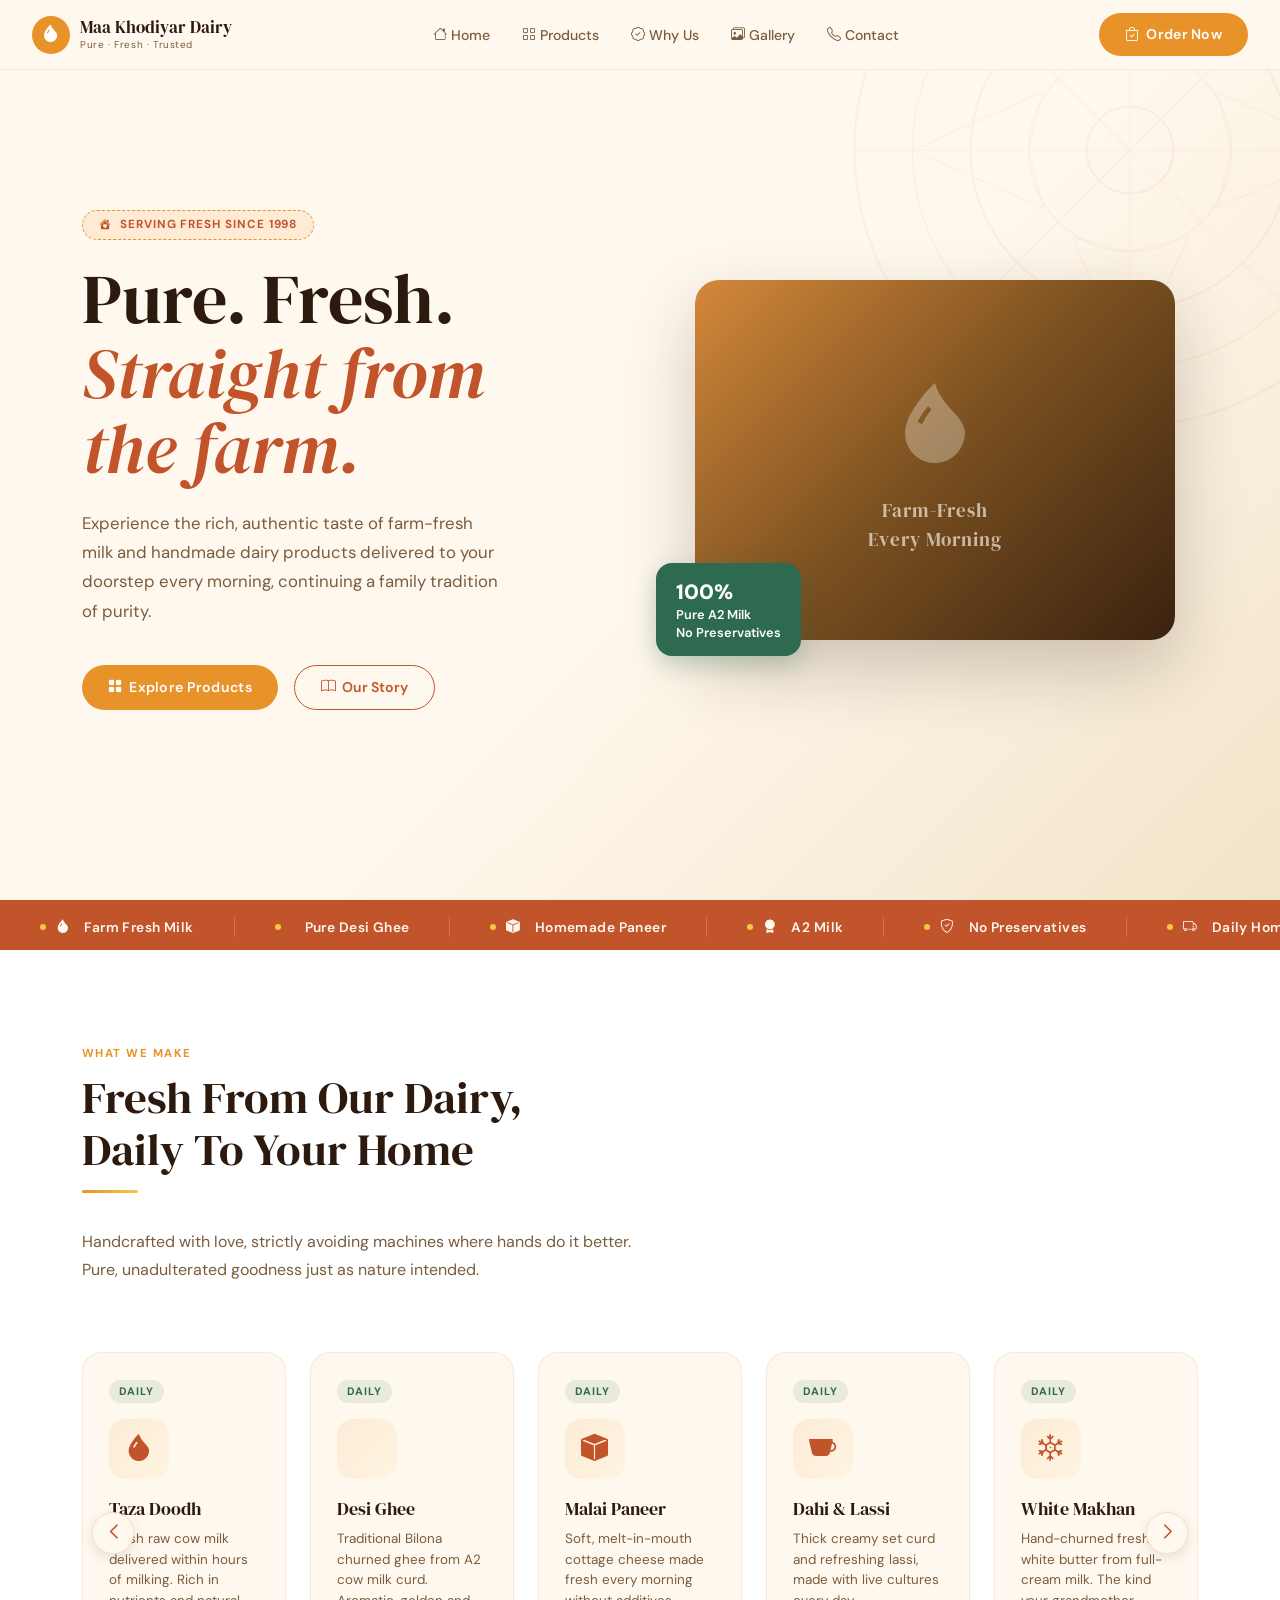
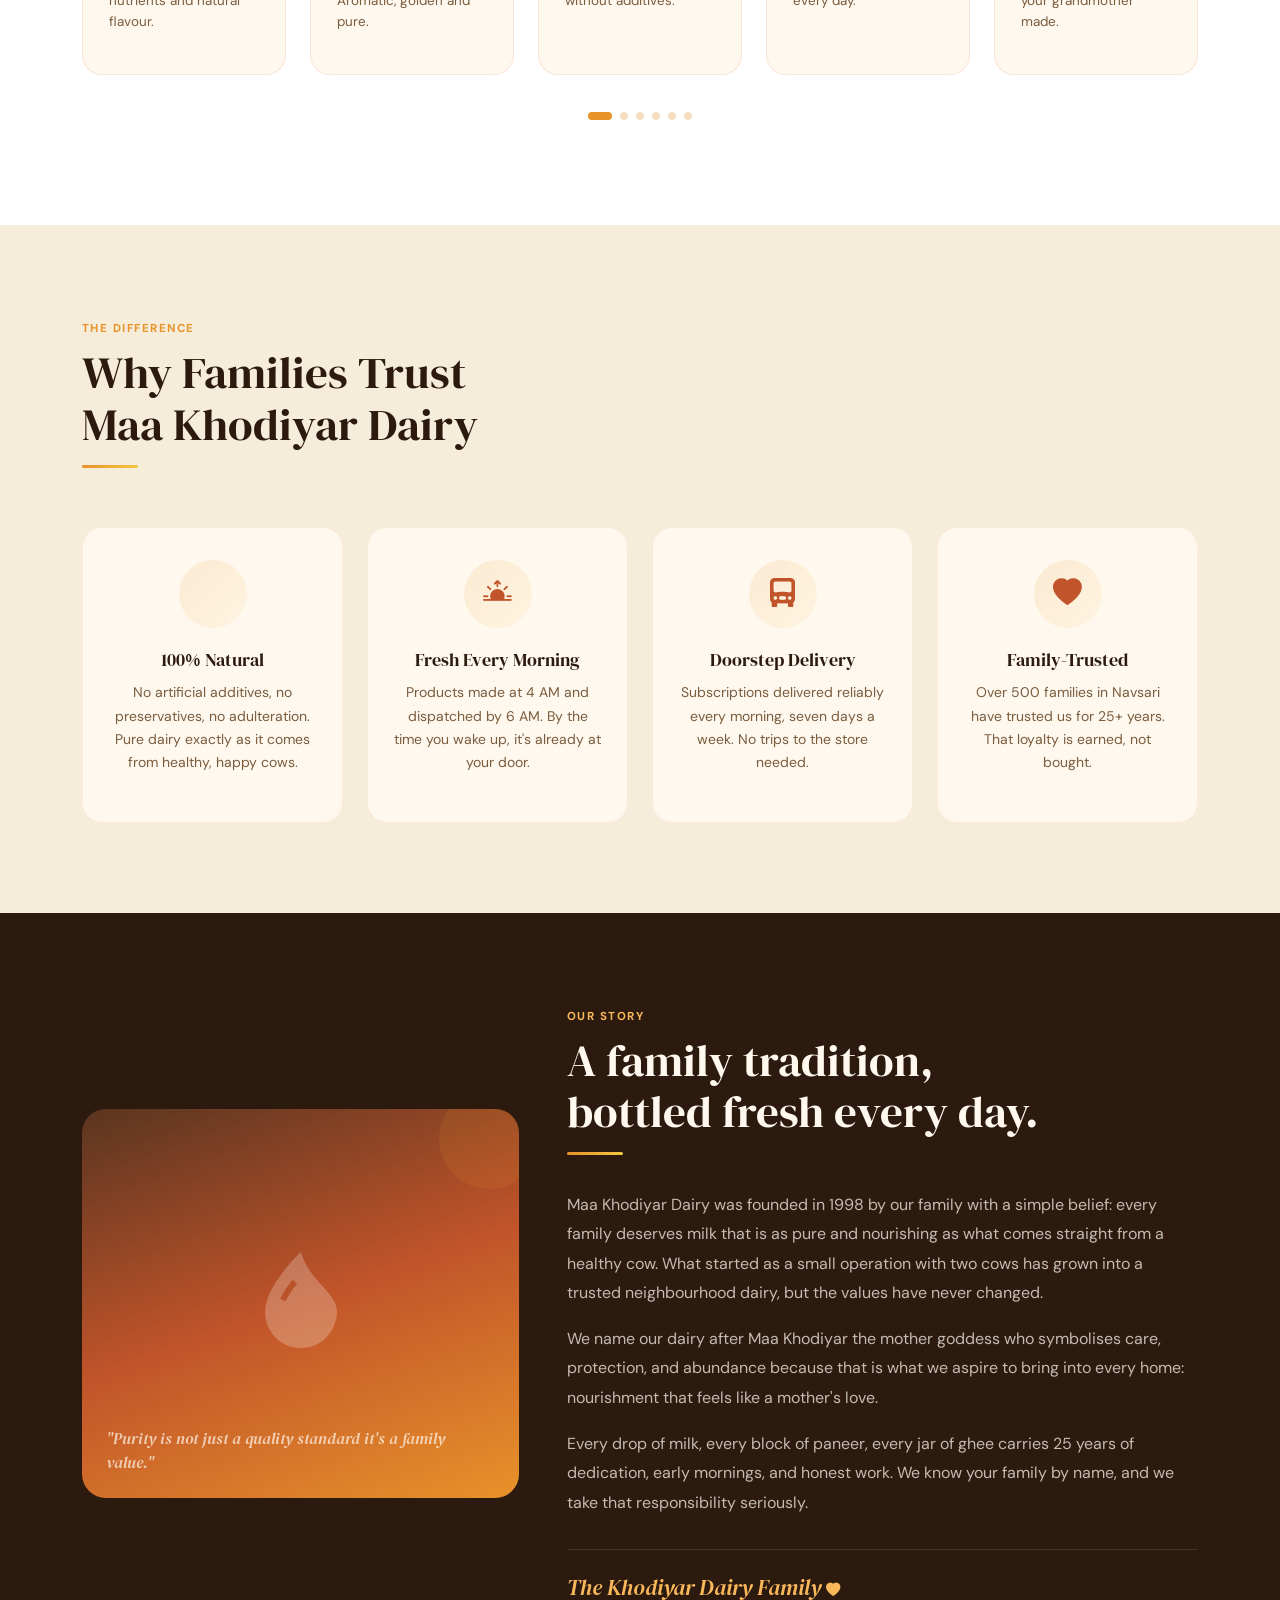
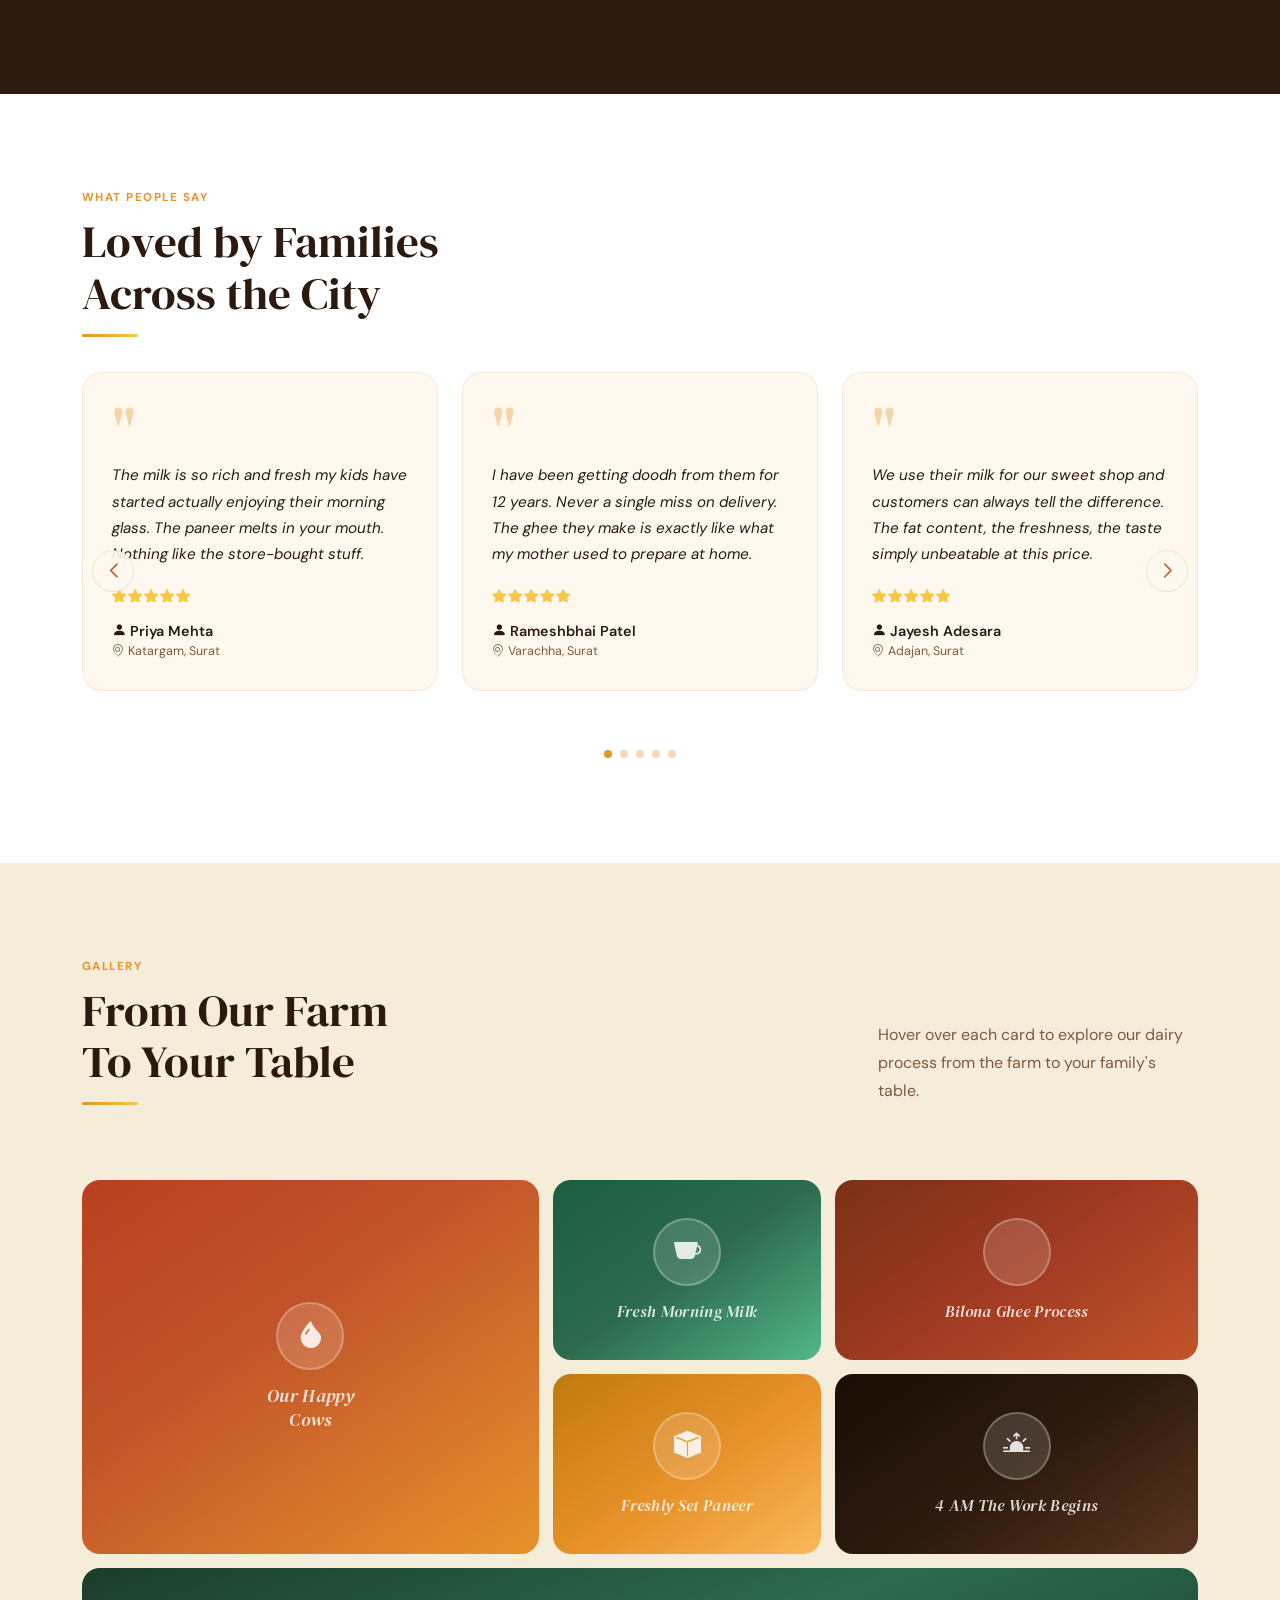
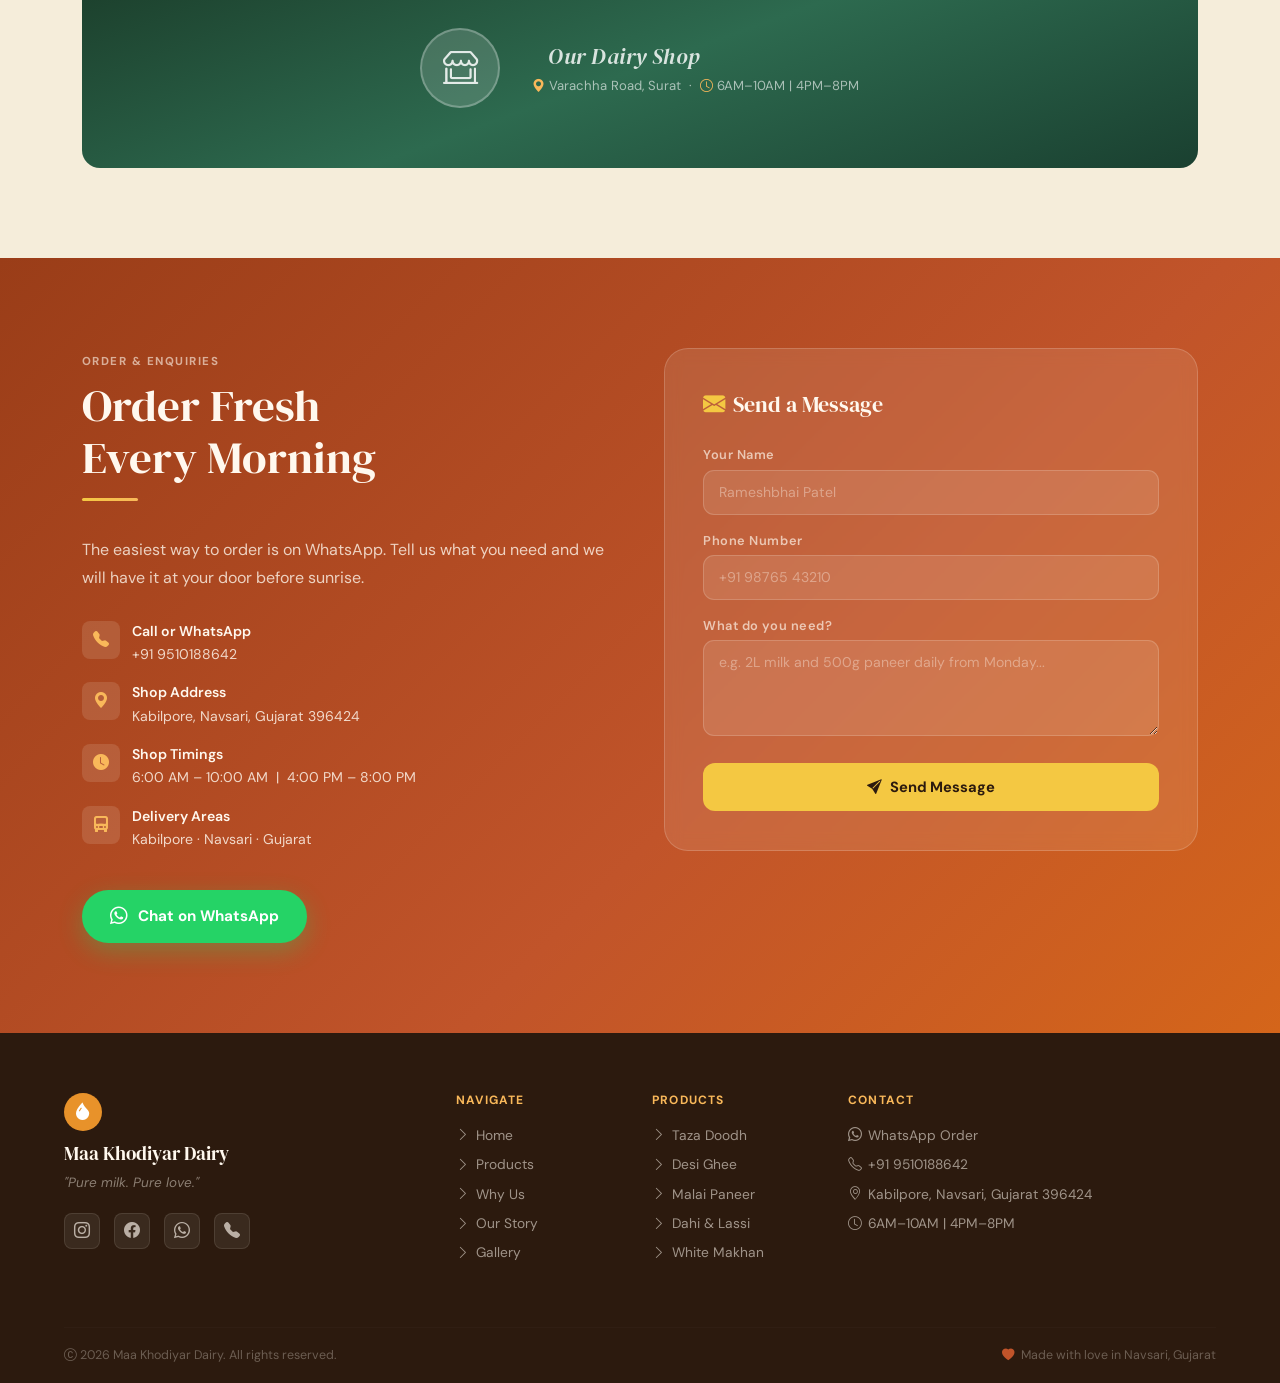
==== commit c55f81b0: "removed the M-dashed" ====
--- a/index.html
+++ b/index.html
@@ -26,7 +26,7 @@
     <!-- Animate.css 4 -->
     <link href="https://cdn.jsdelivr.net/npm/animate.css@4.1.1/animate.min.css" rel="stylesheet">
 
-    <link rel="stylesheet" href="/style.css">
+    <link rel="stylesheet" href="./style.css">
 </head>
 
 <body>
@@ -172,7 +172,7 @@
             <div class="divider-line"></div>
             <p class="section-sub mb-5">Handcrafted with love, strictly avoiding machines where hands do it better.
                 Pure,
-                unadulterated goodness — just as nature intended.</p>
+                unadulterated goodness just as nature intended.</p>
 
             <!-- Swiper -->
             <div class="swiper swiper-products">
@@ -304,7 +304,7 @@
                 <div class="col-lg-5 reveal">
                     <div class="story-img" style="position:relative;">
                         <i class="bi bi-droplet-fill" style="font-size:6rem;"></i>
-                        <div class="story-img-caption">"Purity is not just a quality standard — it's a family value."
+                        <div class="story-img-caption">"Purity is not just a quality standard it's a family value."
                         </div>
                         <div class="story-accent"></div>
                     </div>
@@ -320,8 +320,8 @@
                         small
                         operation with two cows has grown into a trusted neighbourhood dairy, but the values have never
                         changed.</p>
-                    <p>We name our dairy after Maa Khodiyar — the mother goddess who symbolises care, protection, and
-                        abundance — because that is what we aspire to bring into every home: nourishment that feels like
+                    <p>We name our dairy after Maa Khodiyar the mother goddess who symbolises care, protection, and
+                        abundance because that is what we aspire to bring into every home: nourishment that feels like
                         a
                         mother's love.</p>
                     <p>Every drop of milk, every block of paneer, every jar of ghee carries 25 years of dedication,
@@ -329,7 +329,7 @@
                         mornings, and honest work. We know your family by name, and we take that responsibility
                         seriously.
                     </p>
-                    <div class="story-sig">— The Khodiyar Dairy Family <i class="bi bi-heart-fill"
+                    <div class="story-sig"> The Khodiyar Dairy Family <i class="bi bi-heart-fill"
                             style="color:var(--saffron-light);font-size:0.9rem;"></i></div>
                 </div>
             </div>
@@ -350,7 +350,7 @@
                     <div class="swiper-slide">
                         <div class="testi-card">
                             <div class="testi-quote-mark">"</div>
-                            <p class="testi-text">The milk is so rich and fresh — my kids have started actually enjoying
+                            <p class="testi-text">The milk is so rich and fresh my kids have started actually enjoying
                                 their morning glass. The paneer melts in your mouth. Nothing like the store-bought
                                 stuff.
                             </p>
@@ -384,7 +384,7 @@
                         <div class="testi-card">
                             <div class="testi-quote-mark">"</div>
                             <p class="testi-text">We use their milk for our sweet shop and customers can always tell the
-                                difference. The fat content, the freshness, the taste — simply unbeatable at this price.
+                                difference. The fat content, the freshness, the taste simply unbeatable at this price.
                             </p>
                             <div class="testi-stars">
                                 <i class="bi bi-star-fill"></i><i class="bi bi-star-fill"></i><i
@@ -399,7 +399,7 @@
                     <div class="swiper-slide">
                         <div class="testi-card">
                             <div class="testi-quote-mark">"</div>
-                            <p class="testi-text">Best dahi in all of Surat — no doubt. Thick like malai, sour just
+                            <p class="testi-text">Best dahi in all of Surat no doubt. Thick like malai, sour just
                                 enough.
                                 My family refuses to eat curd from anywhere else now. Truly blessed to have them nearby.
                             </p>
@@ -417,7 +417,7 @@
                         <div class="testi-card">
                             <div class="testi-quote-mark">"</div>
                             <p class="testi-text">Their ghee has changed everything in my kitchen. You can smell the
-                                difference when it hits the pan. Pure, rich, golden — exactly how it should be. Highly
+                                difference when it hits the pan. Pure, rich, golden exactly how it should be. Highly
                                 recommended.</p>
                             <div class="testi-stars">
                                 <i class="bi bi-star-fill"></i><i class="bi bi-star-fill"></i><i
@@ -449,12 +449,12 @@
                 </div>
                 <p class="section-sub" style="max-width:320px; margin-bottom: 2.2rem;">Hover over each card to explore
                     our
-                    dairy process — from the farm to your family's table.</p>
+                    dairy process from the farm to your family's table.</p>
             </div>
 
             <div class="gallery-grid">
 
-                <!-- 1: Tall left — cows -->
+                <!-- 1: Tall left   cows -->
                 <div class="gallery-item gi-1">
                     <div class="gallery-inner g1">
                         <div class="gallery-icon-wrap">
@@ -466,12 +466,12 @@
                         <div class="gallery-tag"><i class="bi bi-camera me-1"></i>Farm</div>
                         <div class="gallery-label">
                             Our Happy Cows
-                            <small>Healthy cows, pure milk — always</small>
-                        </div>
-                    </div>
-                </div>
-
-                <!-- 2: Top mid — milk -->
+                            <small>Healthy cows, pure milk always</small>
+                        </div>
+                    </div>
+                </div>
+
+                <!-- 2: Top mid   milk -->
                 <div class="gallery-item gi-2">
                     <div class="gallery-inner g2">
                         <div class="gallery-icon-wrap">
@@ -488,7 +488,7 @@
                     </div>
                 </div>
 
-                <!-- 3: Top right — ghee -->
+                <!-- 3: Top right   ghee -->
                 <div class="gallery-item gi-3">
                     <div class="gallery-inner g3">
                         <div class="gallery-icon-wrap">
@@ -505,7 +505,7 @@
                     </div>
                 </div>
 
-                <!-- 4: Mid center — paneer -->
+                <!-- 4: Mid center   paneer -->
                 <div class="gallery-item gi-4">
                     <div class="gallery-inner g4">
                         <div class="gallery-icon-wrap">
@@ -522,13 +522,13 @@
                     </div>
                 </div>
 
-                <!-- 5: Mid right — 4am -->
+                <!-- 5: Mid right   4am -->
                 <div class="gallery-item gi-5">
                     <div class="gallery-inner g5">
                         <div class="gallery-icon-wrap">
                             <i class="bi bi-sunrise-fill"></i>
                         </div>
-                        <div class="gallery-caption">4 AM — The Work Begins</div>
+                        <div class="gallery-caption">4 AM The Work Begins</div>
                     </div>
                     <div class="gallery-overlay">
                         <div class="gallery-tag"><i class="bi bi-camera me-1"></i>Behind the Scenes</div>
@@ -539,7 +539,7 @@
                     </div>
                 </div>
 
-                <!-- 6: Full-width bottom — shop -->
+                <!-- 6: Full-width bottom   shop -->
                 <div class="gallery-item gi-6">
                     <div class="gallery-inner g6" style="flex-direction:row; justify-content:center; gap:2rem;">
                         <div class="gallery-icon-wrap" style="width:80px;height:80px;font-size:2.2rem;">
@@ -740,7 +740,7 @@
 
     <!-- Swiper 11 JS -->
     <script src="https://cdn.jsdelivr.net/npm/swiper@11/swiper-bundle.min.js"></script>
-    <script src="/script.js"></script>
+    <script src="./script.js"></script>
 
 </body>
 
